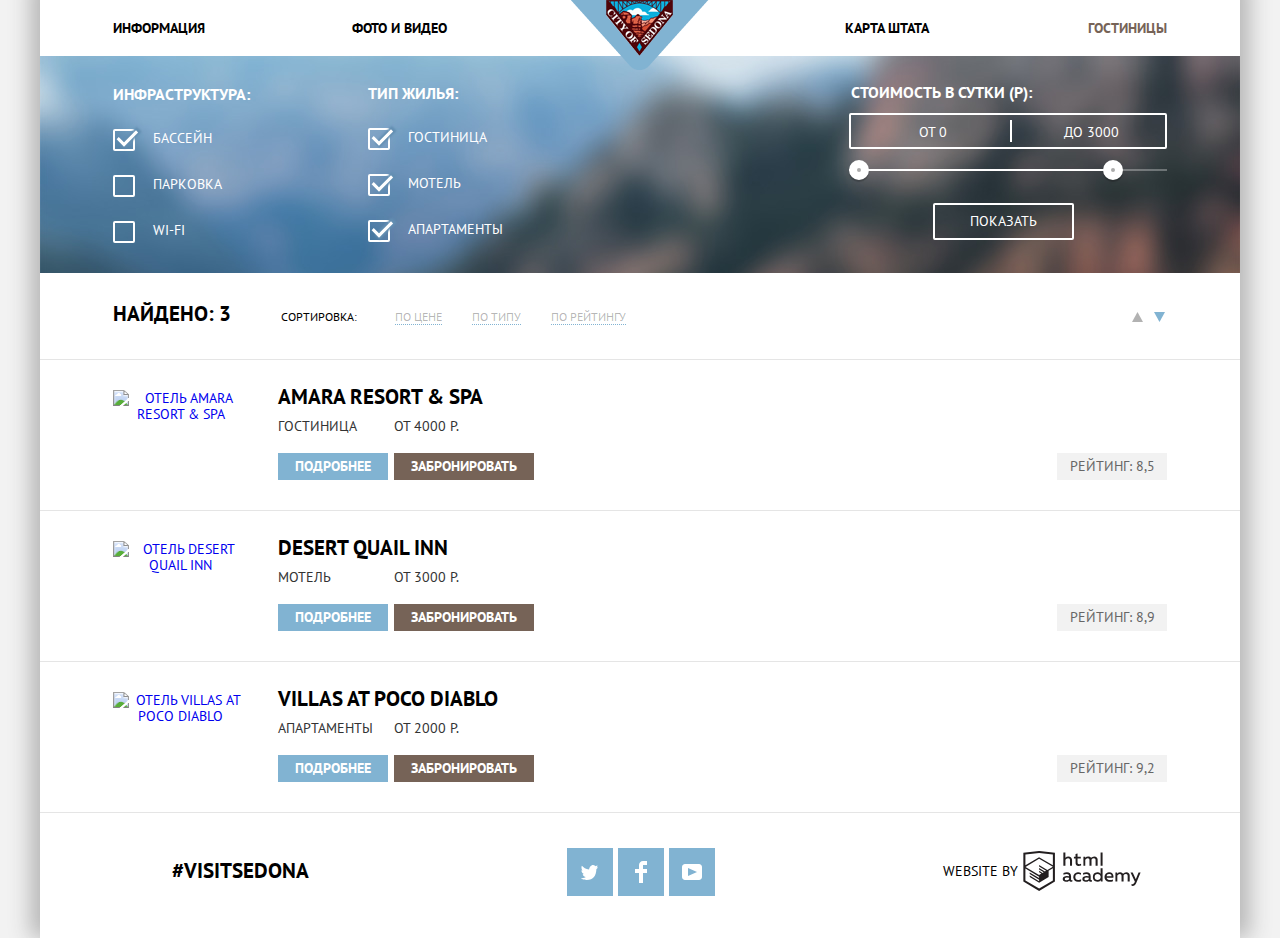
==== hotels.html @ c6b05ee5 "Вернул ссылки картинкам отелей, избавился от лишней ссылки слева от фото" ====
<!DOCTYPE html>
<html lang="ru">

<head>
  <meta charset="utf-8">
  <title>HTML Academy: Седона (Николай Пушкарёв)</title>
  <link href="https://fonts.googleapis.com/css?family=PT+Sans:400,700&amp;subset=latin,cyrillic" rel="stylesheet" type="text/css">
  <link href="css/normalize-min.css" rel="stylesheet">
  <link href="css/style.css" rel="stylesheet">
</head>

<body class="inner-page">
<div class="wrapper">

  <header class="header">
    <div class="wrapper-navigation">
      <nav class="navigation">
        <ul class="navigation-list">
          <li><a class="navigation-link link" href="#">информация</a></li>
          <li><a class="navigation-link link" href="#">фото и видео</a></li>
          <li><a class="link" href="index.html"><img class="logo-up" src="img/logo-up.png" width="137" height="70" alt="Логотип"></a></li>
          <li><a class="navigation-link link" href="#">карта штата</a></li>
          <li><a class="navigation-link navigation-link-active link" href="#">гостиницы</a></li>
        </ul>
      </nav>
    </div>
  </header>

  <section class="filters-hotels">
    <h2 class="visually-hidden">Фильтры выбора отеля</h2>
    <form class="filters-hotels-wrapper" method="get" action="#">

      <fieldset class="filters-hotels-infrastructure">
        <legend>инфраструктура:</legend>
        <ul class="filter-list">
          <li class="filter-option">
            <input class="filter-input-checkbox visually-hidden" id="pool" type="checkbox" name="pool" checked>
            <label class="form-label" for="pool">
              <span class="checkbox-checking"></span>
              бассейн
            </label>
          </li>
          <li class="filter-option">
            <input class="filter-input-checkbox visually-hidden" id="parking" type="checkbox" name="parking">
            <label class="form-label" for="parking">
              <span class="checkbox-checking"></span>
              парковка
            </label>
          </li>
          <li class="filter-option">
            <input class="filter-input-checkbox visually-hidden" id="wi-fi" type="checkbox" name="wi-fi">
            <label class="form-label" for="wi-fi">
              <span class="checkbox-checking"></span>
              wi-fi
            </label>
          </li>
        </ul>
      </fieldset>

      <fieldset class="filters-hotels-housing">
        <legend>тип жилья:</legend>
        <ul class="filter-list">
          <li class="filter-option">
            <input class="filter-input-checkbox visually-hidden" id="hotel" type="checkbox" name="hotel" checked>
            <label class="form-label" for="hotel">
              <span class="checkbox-checking"></span>
              гостиница
            </label>
          </li>
          <li class="filter-option">
            <input class="filter-input-checkbox visually-hidden" id="motel" type="checkbox" name="motel" checked>
            <label class="form-label" for="motel">
              <span class="checkbox-checking"></span>
              мотель
            </label>
          </li>
          <li class="filter-option">
            <input class="filter-input-checkbox visually-hidden" id="apartment" type="checkbox" name="apartment" checked>
            <label class="form-label" for="apartment">
              <span class="checkbox-checking"></span>
              апартаменты
            </label>
          </li>
        </ul>
      </fieldset>

      <div class="filters-hotels-range">
        <h3 class="filter-range-title">Стоимость в сутки (р):</h3>
        <div class="price-controls">
          <label class="min-price">от <input type="text" name="min-price" value="0"></label>
          <label class="max-price">до <input type="text" name="max-price" value="3000"></label>
        </div>
        <div class="range-controls">
          <div class="scale">
            <div class="bar"></div>
          </div>
          <div class="range-toggle range-toggle-min"></div>
          <div class="range-toggle range-toggle-max"></div>
        </div>
        <button class="button-transparent" type="submit">Показать</button>
      </div>

    </form>
  </section>

  <section class="filters-result">
    <h2 class="visually-hidden">Результат выбора отеля</h2>
    <h3 class="filters-found">найдено: 3</h3>
    <h3 class="filters-sort">сортировка:</h3>
    <ul class="filters-sort-list">
      <li><a class="filters-sort-link sort-link-active link" href="#price">по цене</a></li>
      <li><a class="filters-sort-link link" href="#type">по типу</a></li>
      <li><a class="filters-sort-link link" href="#rating">по рейтингу</a></li>
    </ul>
    <div>
      <h3 class="visually-hidden">сортировка:</h3>
      <a class="sorting sort-up link" href="#">
        <svg class="icon-sorting-svg" version="1.1" id="Layer" xmlns="http://www.w3.org/2000/svg" xmlns:xlink="http://www.w3.org/1999/xlink"
             x="0px" y="0px"
	      width="11px" height="10px" viewBox="0 0 11 10" enable-background="new 0 0 11 10" xml:space="preserve">
          <polygon points="5.5,0 0,10 11,10 "></polygon>
        </svg>
        по возрастанию
      </a>
      <a class="sorting sort-down sorting-active link" href="#">
        <svg class="icon-sorting-svg" version="1.1" id="Layer_4" xmlns="http://www.w3.org/2000/svg" xmlns:xlink="http://www.w3.org/1999/xlink" x="0px" y="0px"
	      width="11px" height="10px" viewBox="0 0 11 10" enable-background="new 0 0 11 10" xml:space="preserve">
          <polyline points="5.5,10 0,0 11,0 "></polyline>
        </svg>
        по убыванию
      </a>
    </div>
  </section>

  <section class="result">
    <h2 class="visually-hidden">Список отелей</h2>
    <ul class="result-list">
      <li class="result-item">
        <a class="result-image link" href="#" tabindex="-1">
          <img src="img/hotel-amara_resort.jpg" width="135" height="90" alt="отель Amara Resort & Spa">
        </a>
        <div class="result-wrapper">
          <h3><a class="hotels-name link" href="#" tabindex="-1">Amara Resort & Spa</a></h3>
          <p>
            <span class="hotels-type">гостиница</span>
            <span>от 4000 р.</span>
          </p>
          <p class="wrapper-buttons">
            <a href="#" class="button button-detailed link">подробнее</a>
            <button type="submit" class="button button-reservation">забронировать</button>
          </p>
        </div>
        <div class="rating">
          <div class="rating-stars" data-rating="4"></div>
          <div class="rating-volume">рейтинг: 8,5</div>
        </div>
      </li>
      <li class="result-item">
        <a class="result-image link" href="#" tabindex="-1">
          <img src="img/hotel-desert_quail_inn.jpg" width="135" height="90" alt="отель Desert Quail Inn">
        </a>
        <div class="result-wrapper">
          <h3><a class="hotels-name link" href="#" tabindex="-1">Desert Quail Inn</a></h3>
          <p>
            <span class="hotels-type">мотель</span>
            <span>от 3000 р.</span>
          </p>
          <p class="wrapper-buttons">
            <a href="#" class="button button-detailed link">подробнее</a>
            <button type="submit" class="button button-reservation">забронировать</button>
          </p>
        </div>
        <div class="rating">
          <div class="rating-stars" data-rating="3"></div>
          <div class="rating-volume">рейтинг: 8,9</div>
        </div>
      </li>
      <li class="result-item">
        <a class="result-image link" href="#" tabindex="-1">
          <img src="img/hotel-villas_at_poco_diablo.jpg" width="135" height="90" alt="отель Villas at Poco Diablo">
        </a>
        <div class="result-wrapper">
          <h3><a class="hotels-name link" href="#" tabindex="-1">Villas at Poco Diablo</a></h3>
          <p>
            <span class="hotels-type">апартаменты</span>
            <span>от 2000 р.</span>
          </p>
          <p class="wrapper-buttons">
            <a href="#" class="button button-detailed link">подробнее</a>
            <button type="submit" class="button button-reservation">забронировать</button>
          </p>
        </div>
        <div class="rating">
          <div class="rating-stars" data-rating="2"></div>
          <div class="rating-volume">рейтинг: 9,2</div>
        </div>
      </li>
    </ul>
  </section>

  <footer class="main-footer">
    <div class="footer-logo">#visitsedona</div>
    <ul class="footer-social">
      <li><a class="button-social link" href="#">
        <span class="visually-hidden">Твиттер</span>
        <svg xmlns="http://www.w3.org/2000/svg" xmlns:xlink="http://www.w3.org/1999/xlink" width="17" height="15" viewBox="0 0 17 15">
          <path fill="#FFF"
                d="M10.95.144c1.685-.496 2.984.27 3.577 1.179.673-.231 1.331-.481 2.011-.708a2.345 2.345 0 0 1-.857 1.768c.685.17 1.304-.491 1.304-.491-.169 1-1.006 1.788-1.563 2.024-.231 6.75-3.175 11.217-10.077 11.082h-.446c-.41 0-4.164-.46-4.898-1.887 2.271.196 3.893-.422 4.693-1.177-.96-.3-2.679-.477-2.979-2.95.349.106.564.228 1.19.119C1.705 8.247.374 7.53.448 5.33c.285.328 1.067.536 1.34.472C1.085 5.561-.182 2.442.894.85c1.818 1.854 3.735 3.606 7.152 3.773C8.254 2.33 9.183.793 10.95.144z"/>
        </svg>
      </a>
      </li>
      <li><a class="button-social link" href="#">
        <span class="visually-hidden">Фейсбук</span>
        <svg version="1.1" id="Layer_2" xmlns="http://www.w3.org/2000/svg" xmlns:xlink="http://www.w3.org/1999/xlink" x="0px" y="0px" width="12px" height="22px" viewBox="0 0 12 22" enable-background="new 0 0 12 22" xml:space="preserve">
            <path fill="#FFFFFF" d="M12,4V0H8C5.791,0,4,1.791,4,4v4H0v4h4v10h4V12h4V8H8V4H12z"/>
        </svg>
      </a>
      </li>
      <li><a class="button-social link" href="#">
        <span class="visually-hidden">Ютуб</span>
        <svg xmlns="http://www.w3.org/2000/svg" xmlns:xlink="http://www.w3.org/1999/xlink" width="20" height="16" viewBox="0 0 20 16">
          <path fill="#FFF" d="M17 0H3C1.35 0 0 1.35 0 3v10c0 1.65 1.35 3 3 3h14c1.65 0 3-1.35 3-3V3c0-1.65-1.35-3-3-3zM6.027 11.998V4.002L15.014 8l-8.987 3.998z"/>
        </svg>
      </a>
      </li>
    </ul>
    <div class="footer-copyright">
      <span class="visually-hidden">Курсы HTML Academy</span>
      <span>website by</span>
      <a class="button-copyright link" href="https://htmlacademy.ru/intensive/htmlcss">
        <svg id="Layer_1" data-name="Layer 1" xmlns="http://www.w3.org/2000/svg" width="120" height="40" viewBox="0 0 108.08 36.85"><title>logo-htmlacademy-small1</title>
          <path
              d="M44.61,26.88a2,2,0,0,0,.55-0.1v1.33a3.25,3.25,0,0,1-1.18.21,1.67,1.67,0,0,1-1.67-1,4.84,4.84,0,0,1-3.14,1.08c-1.51,0-2.91-.83-2.91-2.55,0-2.13,2-2.79,3.71-2.79a11.08,11.08,0,0,1,2.17.25v-0.3c0-1-.76-1.77-2.19-1.77a7.42,7.42,0,0,0-3,.64v-1.7a10.21,10.21,0,0,1,3.19-.55c2.36,0,3.81,1.12,3.81,3.65v3a0.54,0.54,0,0,0,.49.59h0.17Zm-6.44-1.13A1.35,1.35,0,0,0,39.63,27h0.11a3.39,3.39,0,0,0,2.41-1V24.58a9.72,9.72,0,0,0-1.81-.21c-1,0-2.16.33-2.16,1.38h0Zm12.36-6.11a5,5,0,0,1,2.57.64V22a4.08,4.08,0,0,0-2.3-.7,2.75,2.75,0,1,0,0,5.49,5,5,0,0,0,2.43-.64v1.71a6.27,6.27,0,0,1-2.76.57A4.21,4.21,0,0,1,46,24.51q0-.21,0-0.41a4.32,4.32,0,0,1,4.18-4.46h0.38Zm12.17,7.24a2,2,0,0,0,.55-0.1v1.33a3.25,3.25,0,0,1-1.18.21,1.67,1.67,0,0,1-1.67-1,4.84,4.84,0,0,1-3.14,1.08c-1.51,0-2.91-.83-2.91-2.55,0-2.13,2-2.79,3.71-2.79a11.08,11.08,0,0,1,2.17.25v-0.3c0-1-.76-1.77-2.19-1.77a7.42,7.42,0,0,0-3,.64v-1.7a10.21,10.21,0,0,1,3.19-.55c2.36,0,3.81,1.12,3.81,3.65v3a0.54,0.54,0,0,0,.49.59h0.17Zm-6.44-1.13A1.35,1.35,0,0,0,57.73,27h0.11a3.39,3.39,0,0,0,2.41-1V24.58a9.72,9.72,0,0,0-1.81-.21c-1.06,0-2.16.33-2.16,1.38h0ZM73,16V28.2H71.35V26.88a3.88,3.88,0,0,1-3.19,1.54,4.4,4.4,0,0,1,0-8.78,3.81,3.81,0,0,1,3,1.3V16H73Zm-4.53,5.22a2.76,2.76,0,1,0,0,5.52A2.86,2.86,0,0,0,71.15,25V23A2.91,2.91,0,0,0,68.49,21.27ZM79,19.64c3.31,0,4.46,2.68,3.92,5.09H76.7c0.21,1.5,1.67,2.11,3.19,2.11a6.11,6.11,0,0,0,2.64-.59v1.6a7.14,7.14,0,0,1-3,.57C77,28.42,74.78,27,74.78,24a4.18,4.18,0,0,1,4-4.39H79Zm0.09,1.54a2.28,2.28,0,0,0-2.44,2.1v0.06H81.3A2,2,0,0,0,79.13,21.18Zm5.73,7V19.87h1.65v1a3.81,3.81,0,0,1,2.78-1.27A2.86,2.86,0,0,1,91.89,21a4.12,4.12,0,0,1,2.91-1.33A3.06,3.06,0,0,1,98,23V28.2h-1.9V23.05a1.59,1.59,0,0,0-1.42-1.75H94.42a2.8,2.8,0,0,0-2.07,1.12V28.2h-1.9V23.05A1.59,1.59,0,0,0,89,21.31H88.8a3,3,0,0,0-2.21,1.29v5.63H84.86Zm21.31-8.33h1.9l-3.91,9.46c-0.9,2.17-2.09,2.86-3.35,2.86a4.76,4.76,0,0,1-1.1-.14V30.46a2.86,2.86,0,0,0,.85.12c0.9,0,1.58-.64,2.07-1.9l0.17-.42-4-8.4h2l2.86,6.29ZM38.73,1.46V6.22a3.81,3.81,0,0,1,2.7-1.14,3.25,3.25,0,0,1,3.44,3.4v5.15H43V8.72a1.81,1.81,0,0,0-1.61-2h-0.3a2.93,2.93,0,0,0-2.32,1.39v5.52h-1.9V1.46h1.9ZM49.94,2.31v3h3V6.91h-3v3.81c0,1.1.5,1.46,1.58,1.46a4.49,4.49,0,0,0,1.69-.33v1.6A6.8,6.8,0,0,1,51,13.8a2.55,2.55,0,0,1-2.86-2.74V6.89H46.58V5.26h1.5V2.74Zm5.4,11.31V5.28H57v1A3.81,3.81,0,0,1,59.77,5a2.86,2.86,0,0,1,2.6,1.33A4.12,4.12,0,0,1,65.28,5,3.06,3.06,0,0,1,68.44,8.4v5.21h-1.9V8.46a1.59,1.59,0,0,0-1.42-1.75H64.89a2.8,2.8,0,0,0-2.07,1.12v5.78h-1.9V8.46A1.59,1.59,0,0,0,59.5,6.71H59.27A3,3,0,0,0,57.06,8v5.63H55.34ZM71.17,1.45H73V13.6H71.17V1.45ZM14.71,0H14.55L0,1.54V28.21l14.55,8.66,14.55-8.66V1.54Zm12.5,27.1L14.55,34.64,1.9,27.12V16.18l12.59,7.5V25L5.86,19.9v1.31l8.68,5.21v1.39L5.87,22.65V24l8.68,5.21,8.75-5.24V18.31L27.2,16V27.12Zm0-12.53-3.48,2-1.6,1L14.51,13v1.31L21,18.23H21l-0.14.09-1,.54-5.37-3.2V17l4.24,2.52-1,.67-3.2-1.9v1.31l2.1,1.24L14.5,22.1,2,14.65,14.51,7.11Zm0-1.32L14.49,5.76,1.91,13.25v-10L14.56,1.92,27.21,3.25v10h0Z"
              transform="translate(0 -0.02)" fill="#231f20"/>
        </svg>
      </a>
    </div>
  </footer>
</div>

</body>
</html>
---- css/style.css ----
body {
  margin: 0;
  padding: 0;
  min-width: 1280px;
  font-family: "PT Sans", Arial sans-serif;
  font-size: 14px;
  font-weight: 400;
  color: #000000;
  text-transform: uppercase;
  text-align: center;
  background-color: #f2f2f2;
}

.link {
  margin: 0;
  padding: 0;
  text-decoration: none;
}

*:focus {
  outline: none;
  box-shadow: 0 0 3px 3px rgba(129, 179, 210, 0.8);
}

.visually-hidden {
  position: absolute;
  clip: rect(0 0 0 0);
  width: 1px;
  height: 1px;
  margin: -1px;
}

.wrapper {
  width: 1200px;
  margin: 0 auto;
  background-color: #ffffff;
  box-shadow: 0 -10px 20px 10px #b8b8b8;
}

.navigation {
  font-size: 14px;
  line-height: 1.2;
  font-weight: 700;
}

.wrapper-navigation {
  width: 1054px;
  margin: 0 73px;
}

.form-date,
.counter,
.counters,
.filters-hotels-infrastructure,
.filters-hotels-housing {
  border: none;
}

.navigation-list,
.reasons-list,
.footer-social,
.recommendation-list,
.filter-list,
.filters-sort-list,
.result-list {
  list-style: none;
}

.navigation-link,
.navigation-link:visited {
  color: rgb(0, 0, 0);
}

.navigation-link:hover {
  color: rgb(129, 179, 210);
}

.navigation-link:active {
  color: rgba(0, 0, 0, 0.302);
}

.navigation-list .navigation-link-active {
  color: rgb(118, 99, 87);
}

.navigation-list {
  position: relative;
  display: flex;
  justify-content: space-between;
  align-items: center;
  margin: 0;
  padding: 0;
  min-height: 56px;
  height: 56px; /*для центрирования в IE по вертикали*/
  list-style: none;
}

.navigation-list li {
  min-width: 100px;
}

.navigation-list li:first-child,
.navigation-list li:nth-child(2) {
  text-align: left;
}

.navigation-list li:last-child,
.navigation-list li:nth-last-child(2) {
  text-align: right;
}

.logo-up {
  position: absolute;
  top: 0;
  transform: translate(0);
  z-index: 1;
  width: 138px;
  height: 70px;
  margin-left: -69px;
}

.main-billboard {
  display: flex;
  position: relative;
  height: 509px;
  margin-bottom: 63px;
  background-color: #81b3d2;
  background-image: url(../img/main-banner.jpg);
}

.main-billboard:after {
  position: absolute;
  content: "";
  z-index: 1;
  top: 452px;
  left: 0;
  width: 1200px;
  height: 57px;
  background-image: url("../img/origami.png");
}

.group-inscriptions {
  margin: auto;
  margin-top: 76px;
}

.reasons-title {
  margin-bottom: 58px;
}

.reasons-title h2 {
  margin: 0 auto;
  margin-bottom: 32px;
}

.reasons-title p {
  color: #333333;
}

.reasons-list li:first-child {
  order: -2
}

.reasons h2 {
  width: 450px;
}

.reasons h3 {
  text-align: center;
  font-size: 21px;
  font-weight: 700;
}

.reasons-item-banner p {
  margin: 0 auto;
  width: 310px;
  line-height: 1.3;
}

.reasons-item p {
  margin: 0 auto;
  width: 280px;
  line-height: 1.4;
}

.reasons-list {
  display: flex;
  flex-wrap: wrap;
  margin: 0;
  padding: 0;
  width: 1200px;
}

.reasons-list > li {
  height: 256px;
  background-color: #eeeeee;
}

.reasons-item-banner {
  display: flex;
  margin-bottom: 36px;
  color: #ffffff;
}

.reasons-item-banner.reverse {
  flex-direction: row-reverse;
  margin: 0;
  margin-top: 36px;
}

.reasons-item h3 {
  width: 158px;
  margin: 0 auto;
  margin-top: 48px;
  margin-bottom: 23px;
  line-height: 1.0;
}

.reasons-text {
  flex-grow: 1;
  width: 400px;
  overflow: auto;
  background-color: #81b3d2;
}

.reasons-text h3 {
  width: 180px;
  margin: 0 auto;
  margin-top: 45px;
  margin-bottom: 21px;
  line-height: 1.1;
}

.reasons-img {
  flex-grow: 2;
  background-size: 800px 256px;
  background-color: #c4c4c4;
}

li.recommendation {
  order: -1;
  background-color: #ffffff;
}

.recommendation-list {
  display: flex;
  justify-content: space-between;
  margin: 0;
  padding: 0;
  height: 330px;
}

.recommendation-list p {
  margin: 0 auto;
  width: 290px;
  line-height: 1.3;
}

.reasons-item,
.recommendation-item {
  width: 400px;
}

.recommendation-item h3 {
  margin: 23px 0;
}

.invitation {
  position: relative;
}

.invitation-header {
  display: flex;
  flex-direction: column;
  justify-content: space-between;
  width: 1200px;
  min-height: 290px;
}

.invitation-header h2 {
  margin: 0;
  margin-top: 53px;
  margin-bottom: 24px;
  font-size: 30px;
  font-weight: 700;
}

.invitation-header p {
  margin: 0;
  width: 440px;
  align-self: center;
  line-height: 1.7;
}

/*=============================*/
/*==Модальное окно==*/
/*=============================*/

.invitation-modal {
  display: block;
  position: absolute;
  top: 290px;
  left: 50%;
  margin-left: -285px;
  overflow: hidden;
  width: 570px;
  height: 0;
  transition: height ease-in-out 0.5s;
  background: #ffffff;
  color: #000000;
}

.invitation-modal-show {
  display: block;
  height: 395px;
}

.invitation-form {
  display: flex;
  flex-direction: column;
  margin: 0;
  padding: 0;
  margin: 55px;
  width: 458px;
  min-height: 295px;
  font-weight: 700;
}

.form-date {
  position: relative;
  margin: 0;
  padding: 0;
  margin-bottom: 30px;
  border: none;
  font-size: 0;
  font-weight: 700;
  text-align: left;
}

.invitation-form .form-label {
  display: inline-block;
  vertical-align: top;
  padding: 0;
  width: 115px;
  font-size: 14px;
  line-height: 38px;
  font-weight: 700;
}

.form-input {
  box-sizing: border-box;
  padding: 8px;
  font-size: 14px;
  line-height: 1.1;
  font-weight: 700;
  text-transform: uppercase;
  background: #f2f2f2;
  border: 2px solid #f2f2f2;
}

.form-input-date {
  width: 343px;
  padding-right: 38px;
}

.form-input:hover {
  background: #ebebeb;
  border-color: #ebebeb;
}

.form-input:focus {
  background: #fff;
  border-color: #e5e5e5;
}

.icon-calendar {
  position: absolute;
  right: 8px;
  top: 9px;
  color: rgba(0, 0, 0, 0.302);
}

.icon-calendar-svg,
.icon-sorting-svg {
  fill: currentcolor;
}

.icon-calendar:hover {
  color: rgb(0, 0, 0);
}

.icon-calendar:active {
  color: rgb(129, 179, 210);
}

.icon-count,
.form-input-counter {
  box-sizing: border-box;
  width: 38px;
  height: 38px;
  text-align: center;
}

.icon-plus {
  font-size: 28px;
  font-weight: 600;
}

.icon-minus {
  display: inline-block;
  vertical-align: top;
  padding-bottom: 2px;
  font-size: 28px;
  font-weight: 700;
}

.icon-count:hover {
  color: rgb(0, 0, 0);
}

.icon-count:active {
  color: rgb(129, 179, 210);
}

.counter {
  display: inline-block;
  vertical-align: top;
  margin: 0;
  padding: 0;
}

.counter button {
  vertical-align: top;
  border: none;
  color: #a9a9a9;
  background: #f2f2f2;
}

.counter .form-label[for='counter-children'] {
  width: 65px;
  margin-left: 50px;
}

.invitation-form .button-find {
  width: 458px;
  height: 58px;
  margin-top: 24px;
  font-size: 21px;
  line-height: 1.0;
  background-color: #81b3d2;
}

/*=============================*/
/*== END Модальное окно==*/
/*=============================*/

.filters-sort-link {
  font-size: 12px;
  line-height: 1.2;
  color: rgba(0, 0, 0, 0.302);
  border-bottom: 1px dotted #81b3d2;
}

.filters-sort-link:hover {
  border-bottom: 1px dotted #81b3d2;
  color: rgb(129, 179, 210);
}

.filters-sort-link:focus {
  border-bottom: none;
  color: rgb(0, 0, 0);
}

.filters-sort-link-active {
  border-bottom: none;
  color: rgb(129, 179, 210);
}

.hotels-name {
  font-size: 21px;
  line-height: 1.1;
  font-weight: 700;
  text-transform: uppercase;
  color: rgb(0, 0, 0);
}

.hotels-name:hover {
  color: rgb(129, 179, 210);
}

.hotels-name:active {
  color: rgba(0, 0, 0, 0.302);
}

.housing:before,
.food:before,
.gifts:before {
  content: "";
  display: block;
  position: relative;
  left: 165px;
  width: 76px;
  height: 76px;
  margin-bottom: 26px;
}

.housing:before {
  background: url("../img/housing-icon.png") no-repeat;
}

.food:before {
  background: url("../img/food-icon.png") no-repeat;
}

.gifts:before {
  background: url("../img/gift-icon.png") no-repeat;
}

.number {
  display: block;
  margin-bottom: 25px;
}

.number::before {
  content: "";
  display: block;
  position: relative;
  top: 9px;
  left: 174px;
  width: 9px;
  height: 2px;
  background-color: #333333;
}

.number::after {
  content: "";
  display: block;
  position: relative;
  top: -9px;
  left: 217px;
  width: 9px;
  height: 2px;
  background-color: #333333;
}

.numbers {
  display: block;
  margin-bottom: 25px;
}

.numbers::before {
  content: "";
  display: block;
  position: relative;
  top: 9px;
  left: 174px;
  width: 9px;
  height: 2px;
  background-color: #ffffff;
}

.numbers::after {
  content: "";
  display: block;
  position: relative;
  top: -9px;
  left: 217px;
  width: 9px;
  height: 2px;
  background-color: #ffffff;
}

/*=====================================*/
/*==Списки: инфраструктура, тип жилья==*/
/*=====================================*/

.filters-hotels-wrapper {
  display: flex;
  margin-top: 0;
  width: 100%;
  min-height: 217px;
  background-image: url("../img/hotels-banner.jpg");
  background-color: #81b3d2;
  color: #ffffff;
}

.filter-list {
  margin: 0;
  padding: 0;
}

.filters-hotels-infrastructure {
  display: block;
  width: 150px;
  margin-top: 28px;
  margin-left: 73px;
  padding: 0;
  text-align: left;
}

.filters-hotels-housing {
  display: block;
  width: 150px;
  margin-top: 27px;
  margin-left: 103px;
  padding: 0;
  text-align: left;
}

.filters-hotels legend {
  font-size: 16px;
  line-height: 1.3;
  font-weight: 700;
}

.filter-option {
  margin-bottom: 30px;
}

.filter-option:first-child {
  margin-top: 25px;
}

.form-label {
  position: relative;
  padding-left: 30px;
}

.checkbox-checking {
  margin-left: 10px;
}

.checkbox-checking:before {
  content: "";
  display: inline-block;
  vertical-align: top;
  position: absolute;
  top: 0;
  left: 0;
  width: 18px;
  height: 18px;
  border: 2px solid #ffffff;
  border-radius: 2px;
}

input[type="checkbox"]:checked + .form-label::before {
  content: "";
  display: inline-block;
  vertical-align: top;
  position: absolute;
  top: 8px;
  left: 6px;
  z-index: 2;
  height: 8px;
  width: 3px;
  background-color: #ffffff;
  transform: rotate(-45deg);
}

input[type="checkbox"]:checked + .form-label::after {
  content: "";
  display: inline-block;
  vertical-align: top;
  position: absolute;
  top: 8px;
  left: 7px;
  z-index: 1;
  height: 3px;
  width: 20px;
  background-color: #ffffff;
  transform: rotate(-45deg);
  box-shadow: 1px 0 2px 2px rgba(99, 143, 178, 1.0);
}

input[type="checkbox"]:focus + .form-label {
  outline: none;
  box-shadow: 0 0 2px 2px rgba(255, 255, 255, 0.8);
}

.sort-list {
  display: flex;
}

.filters-result {
  display: flex;
  position: relative;
  min-height: 86px;
}

.filters-result h3 {
  font-size: 21px;
  line-height: 1.0;
}

.filters-result h3.filters-sort {
  padding-top: 5px;
  font-size: 12px;
  line-height: 1.5;
  font-weight: 400;
}

.sorting {
  position: absolute;
  width: 11px;
  height: 10px;
  font-size: 0;
  color: rgba(0, 0, 0, 0.302);
}

.sorting-active {
  box-shadow: none;
  color: rgb(129, 179, 210);
}

.sorting:hover {
  color: rgb(0, 0, 0);
}

.sorting:active {
  box-shadow: none;
  color: rgb(129, 179, 210);
}

.sorting:focus {
  outline: none;
  color: rgb(129, 179, 210);
}

.icon-sorting-svg {
  fill: currentcolor;
}

.sort-up {
  position: absolute;
  top: 39px;
  left: 1092px;
}

.sort-down {
  position: absolute;
  top: 39px;
  left: 1114px;
}

.result-list {
  display: flex;
  flex-direction: column;
  margin: 0;
  padding: 0;
}

.result-item {
  display: flex;
  flex-wrap: wrap;
  justify-content: flex-start;
  align-items: center;
  margin: 0;
  padding: 0 73px;
  min-height: 150px;
  border-bottom: 1px solid #e5e5e5;
}

.result-item:first-child {
  border-top: 1px solid #e5e5e5;
}

.result-item img {
  order: -1;
}

.result-item p {
  display: flex;
  justify-content: flex-start;
  margin: 0;
  padding-bottom: 9px;
}

.result-item span {
  color: #333333;
}

.result-wrapper {
  display: flex;
  flex-direction: column;
  justify-content: space-between;
  width: 270px;
  min-height: 90px;
  margin-left: 30px;
  text-align: left;
}

.result-wrapper h3 {
  margin: 0;
  margin-top: -5px;
}

.result-image {
  width: 135px;
  height: 90px;
}

.hotels-type {
  min-width: 116px;
}

.result-wrapper .wrapper-buttons {
  display: flex;
  justify-content: space-between;
  margin: 0;
  padding: 0;
  width: 258px;
}

.button {
  display: inline-block;
  vertical-align: top;
  border: 0;
  font-size: 14px;
  text-align: center;
  text-transform: uppercase;
  color: #ffffff;
  font-weight: 700;
}

.button-detailed {
  outline: none;
  width: 110px;
  min-height: 27px;
  line-height: 27px;
  background-color: #81b3d2;
}

.button-reservation {
  width: 140px;
  min-height: 27px;
  margin-right: 2px;
  background-color: #766357;
  font-family: "PT Sans", Arial sans-serif;
}

.button-reservation:hover,
.button-invitation:hover {
  background-color: #604e43;
}

.button-reservation:active,
.button-invitation:active {
  color: #928a85;
  background-color: #503e33;
}

.button-invitation {
  align-self: center;
  width: 570px;
  height: 85px;
  margin-top: 46px;
  font-size: 21px;
  line-height: 3.0;
  background-color: #766357;
}

.button-invitation:focus {
  outline: none;
  color: #928a85;
  background-color: #503e33;
  box-shadow: 0 0 2px 2px rgba(101, 88, 71, 0.98);
}

.button-invitation:active {
  box-shadow: none;
}

.button-detailed:focus {
  outline: none;
  box-shadow: 0 0 2px 2px rgba(129, 179, 210, 0.8);
}

.button-reservation:focus {
  outline: none;
  box-shadow: 0 0 2px 2px rgba(101, 88, 71, 0.98);
}

.rating {
  display: flex;
  flex-direction: column;
  justify-content: space-between;
  align-items: flex-end;
  height: 90px;
  margin-left: auto;
}

.rating-stars {
  width: 0;
  height: 20px;
  background-image: url("../img/star_bg.png");
  background-repeat: repeat-x;
}

.rating-stars[data-rating="1"] {
  width: 24px;
}

.rating-stars[data-rating="2"] {
  width: 48px;
}

.rating-stars[data-rating="3"] {
  width: 72px;
}

.rating-stars[data-rating="4"] {
  width: 96px;
}

.rating-stars[data-rating="5"] {
  width: 120px;
}

.rating-volume {
  width: 110px;
  height: 27px;
  line-height: 27px;
  color: #666666;
  background-color: #f2f2f2;
}

.filters-found {
  margin-left: 73px;
  margin-top: 30px;
}

.filters-sort {
  margin-left: 50px;
  margin-top: 30px;
}

.filters-sort-list {
  display: flex;
  padding-left: 38px;
  margin-top: 35px;
}

.filters-sort-list li {
  margin-right: 30px;
}

/*==========================================*/
/*== END Списки: инфраструктура, тип жилья==*/
/*==========================================*/

/*=====================*/
/*==Стоимость в сутки==*/
/*=====================*/

.filters-hotels-range {
  display: flex;
  flex-direction: column;
  align-items: flex-start;
  width: 318px;
  margin-top: 25px;
  margin-left: auto;
  margin-right: 73px;
  color: #ffffff;
  text-transform: uppercase;
}

h3.filter-range-title {
  margin-bottom: 11px;
  margin-top: 3px;
  padding-left: 2px;
  font-weight: 600;
  font-size: 16px;
  line-height: 1.1;
}

.price-controls {
  display: flex;
  justify-content: space-between;
  align-items: center;
  position: relative;
  width: 314px;
  height: 32px;
  margin-bottom: 20px;
  font-size: 0;
  border: 2px solid #ffffff;
  border-radius: 2px;
}

.price-controls::after {
  content: "";
  position: absolute;
  top: 50%;
  left: 51%;
  width: 2px;
  height: 22px;
  background: #ffffff;
  transform: translate(-50%, -50%);
}

.price-controls label {
  vertical-align: top;
  cursor: pointer;
  font-size: 14px;
  line-height: 2.0;

}

.price-controls .min-price,
.price-controls .max-price {
  padding-top: 19px;
  width: 90px;
  height: 45px; /*для верного отображения в IE*/
}

.price-controls .min-price {
  padding-left: 65px;
}

.price-controls .max-price {
  margin-right: 12px;
}

.price-controls input {
  width: 50px;
  padding: 0; /*для верного отображения в IE*/
  padding-bottom: 7px; /*для верного отображения в IE*/
  margin-right: 15px;
  color: inherit;
  font: inherit;
  background: none;
  border: none;
}

.range-controls {
  position: relative;
  width: 318px;
  margin-bottom: 32px;
}

.range-controls .scale {
  height: 2px;
  background: rgba(255, 255, 255, 0.3);
}

.range-controls .bar {
  width: 255px;
  height: 2px;
  background: #ffffff;
}

.range-toggle {
  position: absolute;
  top: -9px;
  width: 4px;
  height: 4px;
  background: #ababab;
  border: 8px solid #ffffff;
  border-radius: 50%;
  box-shadow: 0 2px 1px 0 rgba(0, 1, 1, 0.2);
  cursor: pointer;
}

.range-toggle:hover {
  top: -11px;
  width: 5px;
  height: 5px;
  background: #ababab;
  border: 10px solid #ffffff;
}

.range-toggle-min {
  left: 0;
}

.range-toggle-max {
  left: 80%;
}

.button-transparent {
  display: block;
  margin: 0 auto;
  margin-right: 93px;
  padding: 6px 35px;
  font-size: 14px;
  line-height: 1.5;
  color: #ffffff;
  text-transform: uppercase;
  background: transparent;
  border: 2px solid #ffffff;
  border-radius: 2px;
  cursor: pointer;
}

.button-transparent:hover {
  color: #000000;
  background: #ffffff;
}

.button-transparent:focus {
  outline: none;
  color: #000000;
  background: #ffffff;
  box-shadow: none;
}

/*==========================*/
/*== END Стоимость в сутки==*/
/*==========================*/

.map {
  background-image: url("../img/map.jpg");
}

/*===========*/
/*== Футер ==*/
/*===========*/

iframe {
  border: 0px;
}

.main-footer {
  display: flex;
  justify-content: space-between;
  align-items: center;
  margin: 0;
  padding: 0;
  padding-top: 5px;
  min-height: 120px;
  height: 120px; /*для центрирования в IE по вертикали*/
}

.footer-social,
.footer-logo,
.footer-copyright {
  width: 33%;
  justify-content: center;
}

.footer-logo {
  padding-bottom: 15px;
  padding-left: 2px;
  font-size: 21px;
  line-height: 1.1;
  font-weight: 700;
  text-transform: uppercase;
}

.footer-social {
  display: flex;
  padding: 0;
  padding-bottom: 12px;
  padding-right: 6px;
}

.footer-copyright {
  display: flex;
  align-items: center;
  padding-bottom: 10px;
}

.button-social {
  display: flex;
  align-items: center;
  justify-content: center;
  margin-left: 5px;
  width: 46px;
  height: 48px;
  background-color: #81b3d2;
}

.button-social:hover,
.button-find:hover,
.button-detailed:hover {
  background-color: #669ec0;
}

.button-social:active path,
.button-find:active,
.button-detailed:active {
  fill: #88b6d1;
  background-color: #5496bd;
  color: #88b6d1;
}

.footer-social .button-social:active {
  box-shadow: none;
}

.footer-copyright span {
  margin-right: 4px;
  margin-bottom: 3px;
}

.footer-copyright a:hover path {
  fill: rgb(129, 179, 210);
}

.footer-copyright a:active path {
  fill: rgba(0, 0, 0, 0.302);
}

/*===============*/
/*== END Футер ==*/
/*===============*/
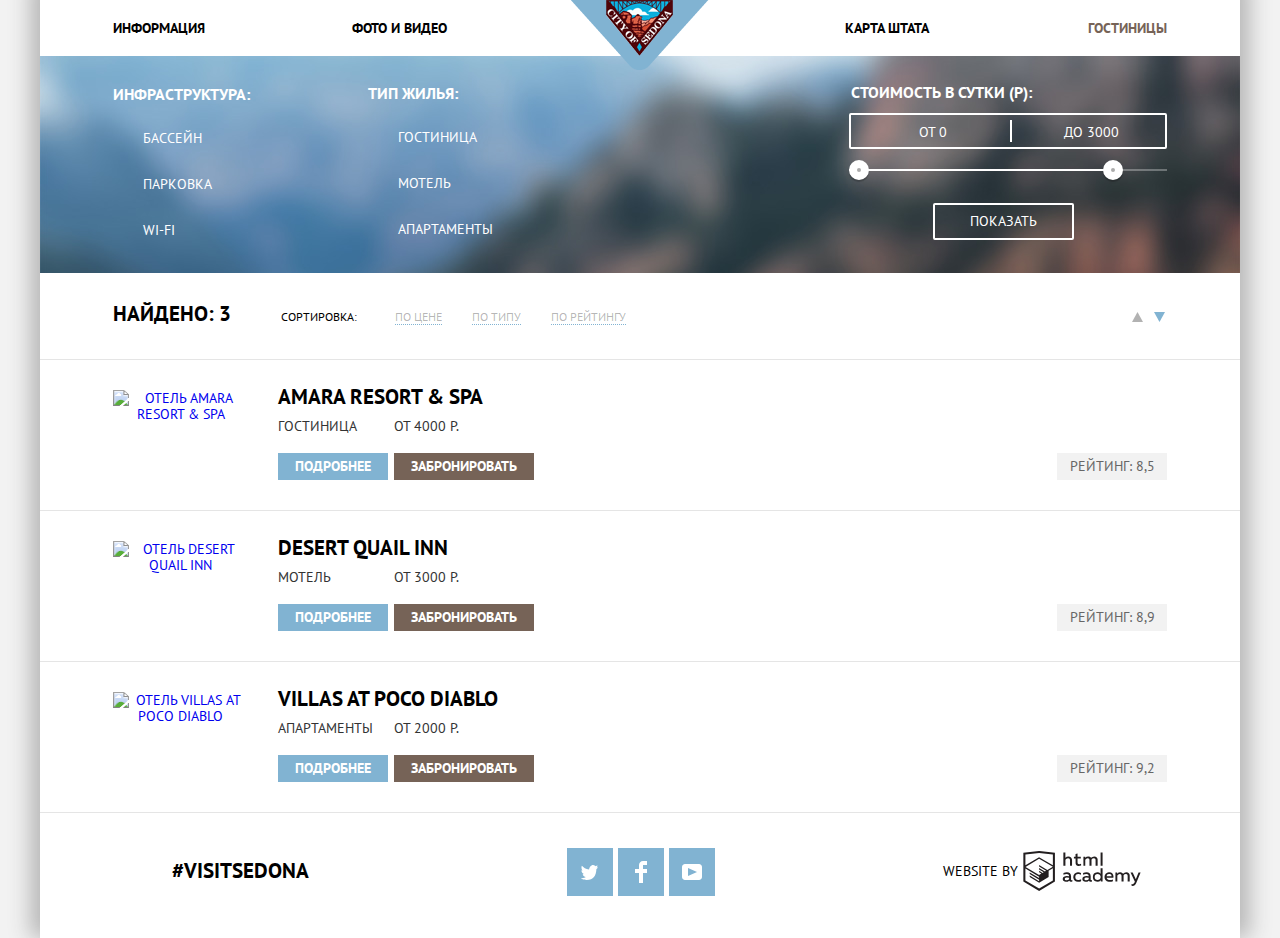
==== commit c8c8b67d: "Сделаны правильные чекбоксы на hotel.html Пока без disabled" ====
--- a/hotels.html
+++ b/hotels.html
@@ -36,21 +36,18 @@
           <li class="filter-option">
             <input class="filter-input-checkbox visually-hidden" id="pool" type="checkbox" name="pool" checked>
             <label class="form-label" for="pool">
-              <span class="checkbox-checking"></span>
               бассейн
             </label>
           </li>
           <li class="filter-option">
             <input class="filter-input-checkbox visually-hidden" id="parking" type="checkbox" name="parking">
             <label class="form-label" for="parking">
-              <span class="checkbox-checking"></span>
               парковка
             </label>
           </li>
           <li class="filter-option">
             <input class="filter-input-checkbox visually-hidden" id="wi-fi" type="checkbox" name="wi-fi">
             <label class="form-label" for="wi-fi">
-              <span class="checkbox-checking"></span>
               wi-fi
             </label>
           </li>
@@ -63,21 +60,18 @@
           <li class="filter-option">
             <input class="filter-input-checkbox visually-hidden" id="hotel" type="checkbox" name="hotel" checked>
             <label class="form-label" for="hotel">
-              <span class="checkbox-checking"></span>
               гостиница
             </label>
           </li>
           <li class="filter-option">
             <input class="filter-input-checkbox visually-hidden" id="motel" type="checkbox" name="motel" checked>
             <label class="form-label" for="motel">
-              <span class="checkbox-checking"></span>
               мотель
             </label>
           </li>
           <li class="filter-option">
             <input class="filter-input-checkbox visually-hidden" id="apartment" type="checkbox" name="apartment" checked>
             <label class="form-label" for="apartment">
-              <span class="checkbox-checking"></span>
               апартаменты
             </label>
           </li>
--- a/css/style.css
+++ b/css/style.css
@@ -265,11 +265,8 @@
   margin: 23px 0;
 }
 
-.invitation {
-  position: relative;
-}
-
 .invitation-header {
+  position: relative;
   display: flex;
   flex-direction: column;
   justify-content: space-between;
@@ -299,19 +296,19 @@
 .invitation-modal {
   display: block;
   position: absolute;
-  top: 290px;
   left: 50%;
   margin-left: -285px;
+  bottom: 0;
   overflow: hidden;
   width: 570px;
   height: 0;
-  transition: height ease-in-out 0.5s;
+  transition: bottom ease-in-out 0.5s, height ease-in-out 0.5s;
   background: #ffffff;
   color: #000000;
 }
 
 .invitation-modal-show {
-  display: block;
+  bottom: -395px;
   height: 395px;
 }
 
@@ -626,56 +623,29 @@
   padding-left: 30px;
 }
 
-.checkbox-checking {
-  margin-left: 10px;
-}
-
-.checkbox-checking:before {
+input[type="checkbox"] + .form-label:before {
   content: "";
   display: inline-block;
   vertical-align: top;
   position: absolute;
-  top: 0;
+  top: -2px;
   left: 0;
-  width: 18px;
-  height: 18px;
-  border: 2px solid #ffffff;
-  border-radius: 2px;
-}
-
-input[type="checkbox"]:checked + .form-label::before {
-  content: "";
-  display: inline-block;
-  vertical-align: top;
-  position: absolute;
-  top: 8px;
-  left: 6px;
-  z-index: 2;
-  height: 8px;
-  width: 3px;
-  background-color: #ffffff;
-  transform: rotate(-45deg);
-}
-
-input[type="checkbox"]:checked + .form-label::after {
-  content: "";
-  display: inline-block;
-  vertical-align: top;
-  position: absolute;
-  top: 8px;
-  left: 7px;
-  z-index: 1;
-  height: 3px;
-  width: 20px;
-  background-color: #ffffff;
-  transform: rotate(-45deg);
-  box-shadow: 1px 0 2px 2px rgba(99, 143, 178, 1.0);
-}
-
-input[type="checkbox"]:focus + .form-label {
-  outline: none;
-  box-shadow: 0 0 2px 2px rgba(255, 255, 255, 0.8);
-}
+  width: 23px;
+  height: 23px;
+  background-image: url("../img/checkbox-off.png");
+}
+
+input[type="checkbox"]:checked + .form-label:before {
+  width: 27px;
+  height: 23px;
+  background-image: url("../img/checkbox-on.png");
+}
+
+/*input[type="checkbox"]:disabled + .form-label:before {
+  width: 27px;
+  height: 23px;
+  background-image: url("../img/checkbox-on-disabled.png");
+}*/
 
 .sort-list {
   display: flex;
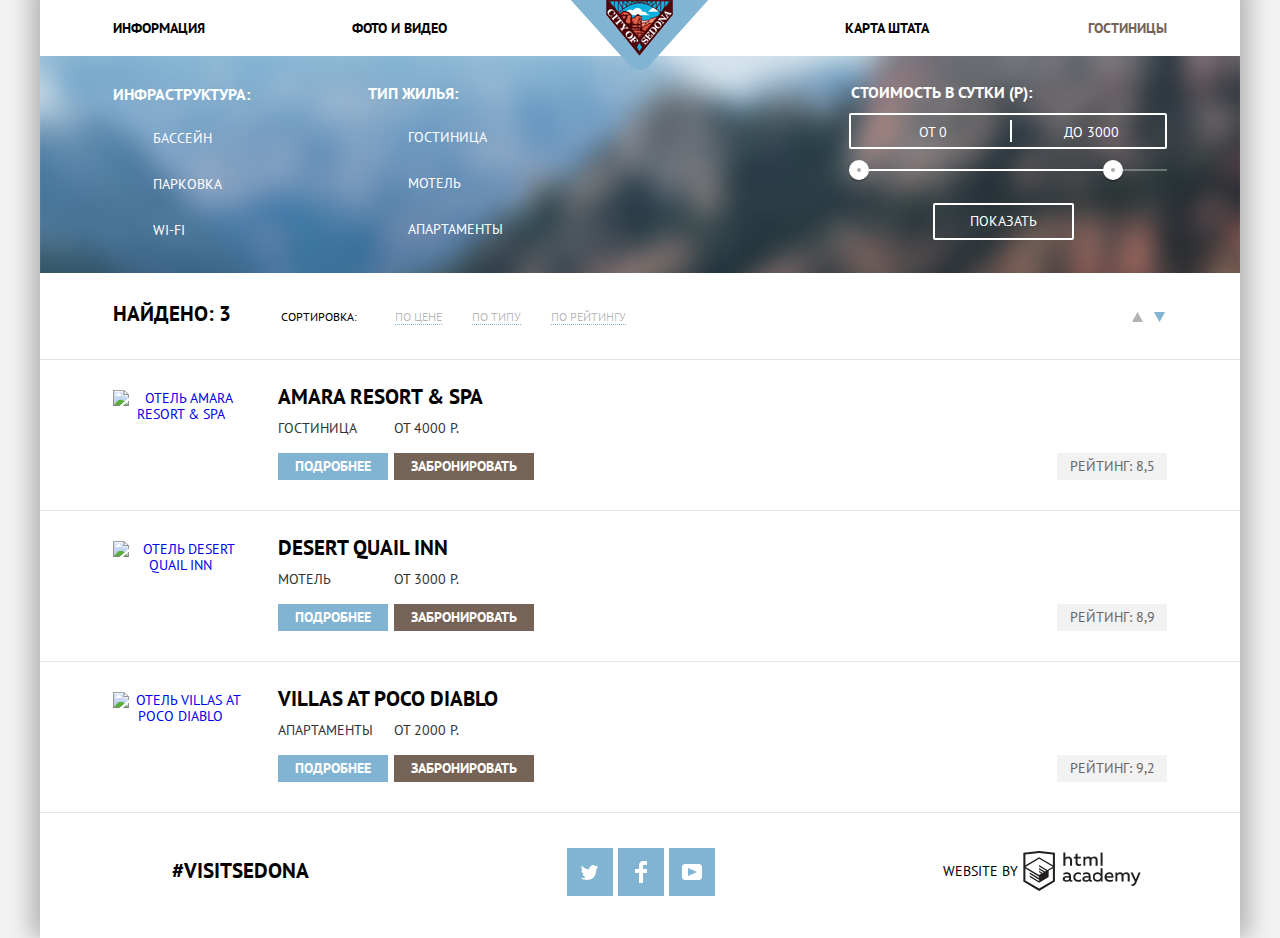
==== commit 35913247: "Подключен style-min.css" ====
--- a/hotels.html
+++ b/hotels.html
@@ -6,7 +6,7 @@
   <title>HTML Academy: Седона (Николай Пушкарёв)</title>
   <link href="https://fonts.googleapis.com/css?family=PT+Sans:400,700&amp;subset=latin,cyrillic" rel="stylesheet" type="text/css">
   <link href="css/normalize-min.css" rel="stylesheet">
-  <link href="css/style.css" rel="stylesheet">
+  <link href="css/style-min.css" rel="stylesheet">
 </head>
 
 <body class="inner-page">
--- a/css/style-min.css
+++ b/css/style-min.css
@@ -0,0 +1 @@
+body{margin:0;padding:0;min-width:1280px;font-family:"PT Sans",Arial sans-serif;font-size:14px;font-weight:400;color:#000;text-transform:uppercase;text-align:center;background-color:#f2f2f2}.link{margin:0;padding:0;text-decoration:none}*:focus{outline:0;box-shadow:0 0 3px 3px rgba(129,179,210,0.8)}.visually-hidden{position:absolute;clip:rect(0 0 0 0);width:1px;height:1px;margin:-1px}.wrapper{width:1200px;margin:0 auto;background-color:#fff;box-shadow:0 -10px 20px 10px #b8b8b8}.navigation{font-size:14px;line-height:1.2;font-weight:700}.wrapper-navigation{width:1054px;margin:0 73px}.form-date,.counter,.counters,.filters-hotels-infrastructure,.filters-hotels-housing{border:0}.navigation-list,.reasons-list,.footer-social,.recommendation-list,.filter-list,.filters-sort-list,.result-list{list-style:none}.navigation-link,.navigation-link:visited{color:#000}.navigation-link:hover{color:#81b3d2}.navigation-link:active{color:rgba(0,0,0,0.302)}.navigation-list .navigation-link-active{color:#766357}.navigation-list{position:relative;display:flex;justify-content:space-between;align-items:center;margin:0;padding:0;min-height:56px;height:56px;list-style:none}.navigation-list li{min-width:100px}.navigation-list li:first-child,.navigation-list li:nth-child(2){text-align:left}.navigation-list li:last-child,.navigation-list li:nth-last-child(2){text-align:right}.logo-up{position:absolute;top:0;transform:translate(0);z-index:1;width:138px;height:70px;margin-left:-69px}.main-billboard{display:flex;position:relative;height:509px;margin-bottom:63px;background-color:#81b3d2;background-image:url(../img/main-banner.jpg)}.main-billboard:after{position:absolute;content:"";z-index:1;top:452px;left:0;width:1200px;height:57px;background-image:url("../img/origami.png")}.group-inscriptions{margin:auto;margin-top:76px}.reasons-title{margin-bottom:58px}.reasons-title h2{margin:0 auto;margin-bottom:32px}.reasons-title p{color:#333}.reasons-list li:first-child{order:-2}.reasons h2{width:450px}.reasons h3{text-align:center;font-size:21px;font-weight:700}.reasons-item-banner p{margin:0 auto;width:310px;line-height:1.3}.reasons-item p{margin:0 auto;width:280px;line-height:1.4}.reasons-list{display:flex;flex-wrap:wrap;margin:0;padding:0;width:1200px}.reasons-list>li{height:256px;background-color:#eee}.reasons-item-banner{display:flex;margin-bottom:36px;color:#fff}.reasons-item-banner.reverse{flex-direction:row-reverse;margin:0;margin-top:36px}.reasons-item h3{width:158px;margin:0 auto;margin-top:48px;margin-bottom:23px;line-height:1.0}.reasons-text{flex-grow:1;width:400px;overflow:auto;background-color:#81b3d2}.reasons-text h3{width:180px;margin:0 auto;margin-top:45px;margin-bottom:21px;line-height:1.1}.reasons-img{flex-grow:2;background-size:800px 256px;background-color:#c4c4c4}li.recommendation{order:-1;background-color:#fff}.recommendation-list{display:flex;justify-content:space-between;margin:0;padding:0;height:330px}.recommendation-list p{margin:0 auto;width:290px;line-height:1.3}.reasons-item,.recommendation-item{width:400px}.recommendation-item h3{margin:23px 0}.invitation-header{position:relative;display:flex;flex-direction:column;justify-content:space-between;width:1200px;min-height:290px}.invitation-header h2{margin:0;margin-top:53px;margin-bottom:24px;font-size:30px;font-weight:700}.invitation-header p{margin:0;width:440px;align-self:center;line-height:1.7}.invitation-modal{display:block;position:absolute;left:50%;margin-left:-285px;bottom:0;overflow:hidden;width:570px;height:0;transition:bottom ease-in-out .5s,height ease-in-out .5s;background:#fff;color:#000}.invitation-modal-show{bottom:-395px;height:395px}.invitation-form{display:flex;flex-direction:column;margin:0;padding:0;margin:55px;width:458px;min-height:295px;font-weight:700}.form-date{position:relative;margin:0;padding:0;margin-bottom:30px;border:0;font-size:0;font-weight:700;text-align:left}.invitation-form .form-label{display:inline-block;vertical-align:top;padding:0;width:115px;font-size:14px;line-height:38px;font-weight:700}.form-input{box-sizing:border-box;padding:8px;font-size:14px;line-height:1.1;font-weight:700;text-transform:uppercase;background:#f2f2f2;border:2px solid #f2f2f2}.form-input-date{width:343px;padding-right:38px}.form-input:hover{background:#ebebeb;border-color:#ebebeb}.form-input:focus{background:#fff;border-color:#e5e5e5}.icon-calendar{position:absolute;right:8px;top:9px;color:rgba(0,0,0,0.302)}.icon-calendar-svg,.icon-sorting-svg{fill:currentcolor}.icon-calendar:hover{color:#000}.icon-calendar:active{color:#81b3d2}.icon-count,.form-input-counter{box-sizing:border-box;width:38px;height:38px;text-align:center}.icon-plus{font-size:28px;font-weight:600}.icon-minus{display:inline-block;vertical-align:top;padding-bottom:2px;font-size:28px;font-weight:700}.icon-count:hover{color:#000}.icon-count:active{color:#81b3d2}.counter{display:inline-block;vertical-align:top;margin:0;padding:0}.counter button{vertical-align:top;border:0;color:#a9a9a9;background:#f2f2f2}.counter .form-label[for='counter-children']{width:65px;margin-left:50px}.invitation-form .button-find{width:458px;height:58px;margin-top:24px;font-size:21px;line-height:1.0;background-color:#81b3d2}.filters-sort-link{font-size:12px;line-height:1.2;color:rgba(0,0,0,0.302);border-bottom:1px dotted #81b3d2}.filters-sort-link:hover{border-bottom:1px dotted #81b3d2;color:#81b3d2}.filters-sort-link:focus{border-bottom:0;color:#000}.filters-sort-link-active{border-bottom:0;color:#81b3d2}.hotels-name{font-size:21px;line-height:1.1;font-weight:700;text-transform:uppercase;color:#000}.hotels-name:hover{color:#81b3d2}.hotels-name:active{color:rgba(0,0,0,0.302)}.housing:before,.food:before,.gifts:before{content:"";display:block;position:relative;left:165px;width:76px;height:76px;margin-bottom:26px}.housing:before{background:url("../img/housing-icon.png") no-repeat}.food:before{background:url("../img/food-icon.png") no-repeat}.gifts:before{background:url("../img/gift-icon.png") no-repeat}.number{display:block;margin-bottom:25px}.number::before{content:"";display:block;position:relative;top:9px;left:174px;width:9px;height:2px;background-color:#333}.number::after{content:"";display:block;position:relative;top:-9px;left:217px;width:9px;height:2px;background-color:#333}.numbers{display:block;margin-bottom:25px}.numbers::before{content:"";display:block;position:relative;top:9px;left:174px;width:9px;height:2px;background-color:#fff}.numbers::after{content:"";display:block;position:relative;top:-9px;left:217px;width:9px;height:2px;background-color:#fff}.filters-hotels-wrapper{display:flex;margin-top:0;width:100%;min-height:217px;background-image:url("../img/hotels-banner.jpg");background-color:#81b3d2;color:#fff}.filter-list{margin:0;padding:0}.filters-hotels-infrastructure{display:block;width:150px;margin-top:28px;margin-left:73px;padding:0;text-align:left}.filters-hotels-housing{display:block;width:150px;margin-top:27px;margin-left:103px;padding:0;text-align:left}.filters-hotels legend{font-size:16px;line-height:1.3;font-weight:700}.filter-option{margin-bottom:30px}.filter-option:first-child{margin-top:25px}.form-label{position:relative;padding-left:40px}input[type="checkbox"]+.form-label:before{content:"";display:inline-block;vertical-align:top;position:absolute;top:-2px;left:0;width:23px;height:23px;background-image:url("../img/checkbox-off.png")}input[type="checkbox"]:checked+.form-label:before{width:27px;height:23px;background-image:url("../img/checkbox-on.png")}input[type="checkbox"]:disabled+.form-label:after{content:"";display:inline-block;vertical-align:top;position:absolute;top:-2px;left:0;width:23px;height:23px;background-image:url("../img/checkbox-off-disabled.png")}input[type="checkbox"]:checked+.form-label:after{width:27px;height:23px;background-image:url("../img/checkbox-on-disabled.png")}.sort-list{display:flex}.filters-result{display:flex;position:relative;min-height:86px}.filters-result h3{font-size:21px;line-height:1.0}.filters-result h3.filters-sort{padding-top:5px;font-size:12px;line-height:1.5;font-weight:400}.sorting{position:absolute;width:11px;height:10px;font-size:0;color:rgba(0,0,0,0.302)}.sorting-active{box-shadow:none;color:#81b3d2}.sorting:hover{color:#000}.sorting:active{box-shadow:none;color:#81b3d2}.sorting:focus{outline:0;color:#81b3d2}.icon-sorting-svg{fill:currentcolor}.sort-up{position:absolute;top:39px;left:1092px}.sort-down{position:absolute;top:39px;left:1114px}.result-list{display:flex;flex-direction:column;margin:0;padding:0}.result-item{display:flex;flex-wrap:wrap;justify-content:flex-start;align-items:center;margin:0;padding:0 73px;min-height:150px;border-bottom:1px solid #e5e5e5}.result-item:first-child{border-top:1px solid #e5e5e5}.result-item img{order:-1}.result-item p{display:flex;justify-content:flex-start;margin:0;padding-bottom:5px}.result-item span{color:#333}.result-wrapper{display:flex;flex-direction:column;justify-content:space-between;width:270px;min-height:90px;margin-left:30px;text-align:left}.result-wrapper h3{margin:0;margin-top:-5px}.result-image{width:135px;height:90px}.hotels-type{min-width:116px}.result-wrapper .wrapper-buttons{display:flex;justify-content:space-between;margin:0;padding:0;width:258px}.button{display:inline-block;vertical-align:top;border:0;font-size:14px;text-align:center;text-transform:uppercase;color:#fff;font-weight:700}.button-detailed{outline:0;width:110px;min-height:27px;line-height:27px;background-color:#81b3d2}.button-reservation{width:140px;min-height:27px;margin-right:2px;background-color:#766357;font-family:"PT Sans",Arial sans-serif}.button-reservation:hover,.button-invitation:hover{background-color:#604e43}.button-reservation:active,.button-invitation:active{color:#928a85;background-color:#503e33}.button-invitation{align-self:center;width:570px;height:85px;margin-top:46px;font-size:21px;line-height:3.0;background-color:#766357}.button-invitation:focus{outline:0;color:#928a85;background-color:#503e33;box-shadow:0 0 2px 2px rgba(101,88,71,0.98)}.button-invitation:active{box-shadow:none}.button-detailed:focus{outline:0;box-shadow:0 0 2px 2px rgba(129,179,210,0.8)}.button-reservation:focus{outline:0;box-shadow:0 0 2px 2px rgba(101,88,71,0.98)}.rating{display:flex;flex-direction:column;justify-content:space-between;align-items:flex-end;height:90px;margin-left:auto}.rating-stars{width:0;height:20px;margin-right:-6px;background-image:url("../img/star_bg.png");background-repeat:repeat-x}.rating-stars[data-rating="1"]{width:24px}.rating-stars[data-rating="2"]{width:48px}.rating-stars[data-rating="3"]{width:72px}.rating-stars[data-rating="4"]{width:96px}.rating-stars[data-rating="5"]{width:120px}.rating-volume{width:110px;height:27px;line-height:27px;color:#666;background-color:#f2f2f2}.filters-found{margin-left:73px;margin-top:30px}.filters-sort{margin-left:50px;margin-top:30px}.filters-sort-list{display:flex;padding-left:38px;margin-top:35px}.filters-sort-list li{margin-right:30px}.filters-hotels-range{display:flex;flex-direction:column;align-items:flex-start;width:318px;margin-top:25px;margin-left:auto;margin-right:73px;color:#fff;text-transform:uppercase}h3.filter-range-title{margin-bottom:11px;margin-top:3px;padding-left:2px;font-weight:600;font-size:16px;line-height:1.1}.price-controls{display:flex;justify-content:space-between;align-items:center;position:relative;width:314px;height:32px;margin-bottom:20px;font-size:0;border:2px solid #fff;border-radius:2px}.price-controls::after{content:"";position:absolute;top:50%;left:51%;width:2px;height:22px;background:#fff;transform:translate(-50%,-50%)}.price-controls label{vertical-align:top;cursor:pointer;font-size:14px;line-height:2.0}.price-controls .min-price,.price-controls .max-price{padding-top:19px;width:90px;height:45px}.price-controls .min-price{padding-left:65px}.price-controls .max-price{margin-right:12px}.price-controls input{width:50px;padding:0;padding-bottom:7px;margin-right:15px;color:inherit;font:inherit;background:0;border:0}.range-controls{position:relative;width:318px;margin-bottom:32px}.range-controls .scale{height:2px;background:rgba(255,255,255,0.3)}.range-controls .bar{width:255px;height:2px;background:#fff}.range-toggle{position:absolute;top:-9px;width:4px;height:4px;background:#ababab;border:8px solid #fff;border-radius:50%;box-shadow:0 2px 1px 0 rgba(0,1,1,0.2);cursor:pointer}.range-toggle:hover{top:-11px;width:5px;height:5px;background:#ababab;border:10px solid #fff}.range-toggle-min{left:0}.range-toggle-max{left:80%}.button-transparent{display:block;margin:0 auto;margin-right:93px;padding:6px 35px;font-size:14px;line-height:1.5;color:#fff;text-transform:uppercase;background:transparent;border:2px solid #fff;border-radius:2px;cursor:pointer}.button-transparent:hover{color:#000;background:#fff}.button-transparent:focus{outline:0;color:#000;background:#fff;box-shadow:none}.map{background-image:url("../img/map.jpg")}iframe{border:0}.main-footer{display:flex;justify-content:space-between;align-items:center;margin:0;padding:0;padding-top:5px;min-height:120px;height:120px}.footer-social,.footer-logo,.footer-copyright{width:33%;justify-content:center}.footer-logo{padding-bottom:15px;padding-left:2px;font-size:21px;line-height:1.1;font-weight:700;text-transform:uppercase}.footer-social{display:flex;padding:0;padding-bottom:12px;padding-right:6px}.footer-copyright{display:flex;align-items:center;padding-bottom:10px}.button-social{display:flex;align-items:center;justify-content:center;margin-left:5px;width:46px;height:48px;background-color:#81b3d2}.button-social:hover,.button-find:hover,.button-detailed:hover{background-color:#669ec0}.button-social:active path,.button-find:active,.button-detailed:active{fill:#88b6d1;background-color:#5496bd;color:#88b6d1}.footer-social .button-social:active{box-shadow:none}.footer-copyright span{margin-right:4px;margin-bottom:3px}.footer-copyright a:hover path{fill:#81b3d2}.footer-copyright a:active path{fill:rgba(0,0,0,0.302)}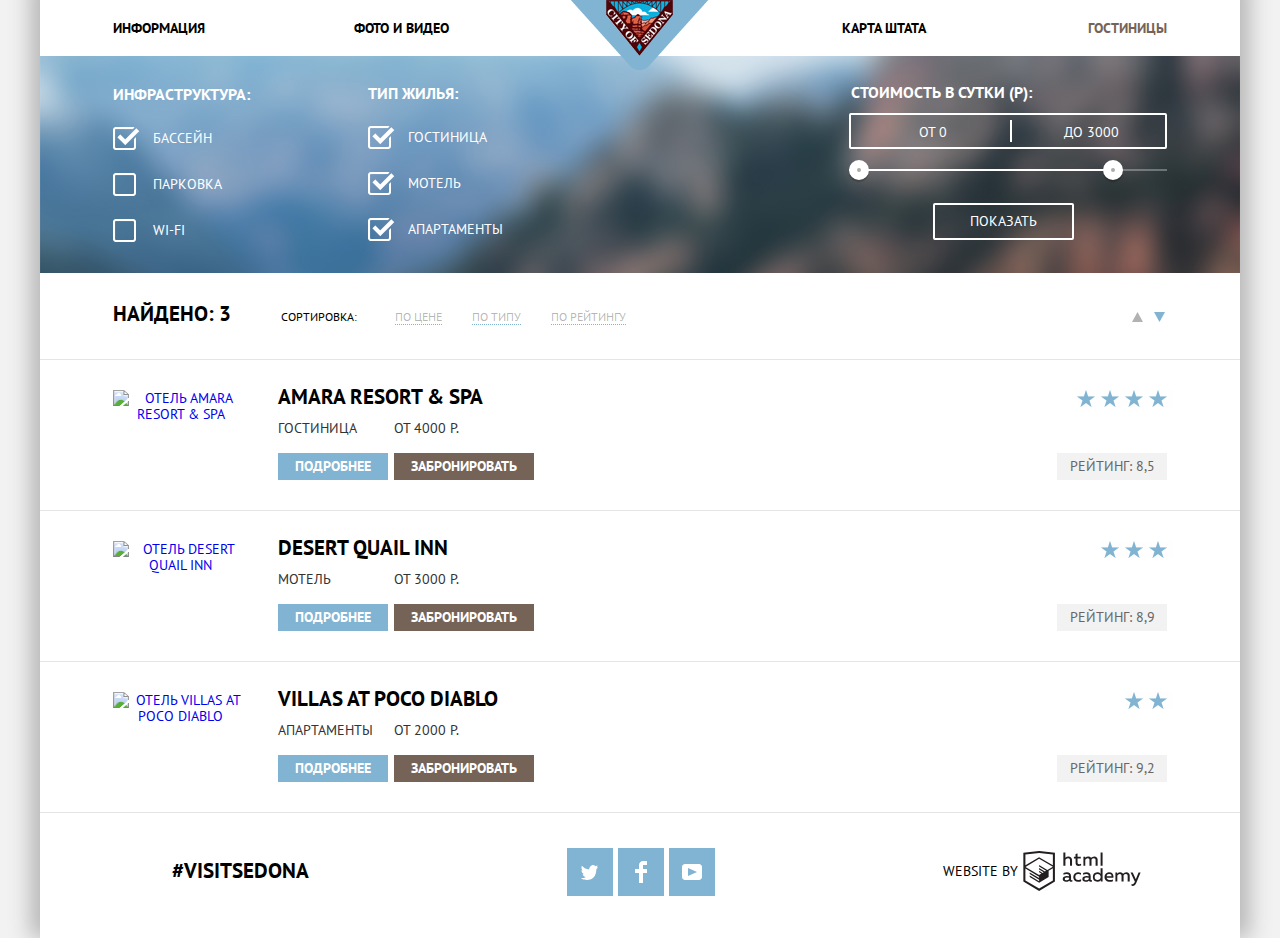
==== commit 6102e260: "Исправлена ситуация с главным меню. Логотип теперь НЕ является пунктом меню. Убран лишний <li>" ====
--- a/hotels.html
+++ b/hotels.html
@@ -9,7 +9,7 @@
   <link href="css/style-min.css" rel="stylesheet">
 </head>
 
-<body class="inner-page">
+<body>
 <div class="wrapper">
 
   <header class="header">
@@ -18,12 +18,12 @@
         <ul class="navigation-list">
           <li><a class="navigation-link link" href="#">информация</a></li>
           <li><a class="navigation-link link" href="#">фото и видео</a></li>
-          <li><a class="link" href="index.html"><img class="logo-up" src="img/logo-up.png" width="137" height="70" alt="Логотип"></a></li>
           <li><a class="navigation-link link" href="#">карта штата</a></li>
           <li><a class="navigation-link navigation-link-active link" href="#">гостиницы</a></li>
         </ul>
       </nav>
     </div>
+    <a class="link" href="index.html"><img class="logo-up" src="img/logo-up.png" width="137" height="70" alt="Логотип"></a>
   </header>
 
   <section class="filters-hotels">
--- a/css/style-min.css
+++ b/css/style-min.css
@@ -1 +1 @@
-body{margin:0;padding:0;min-width:1280px;font-family:"PT Sans",Arial sans-serif;font-size:14px;font-weight:400;color:#000;text-transform:uppercase;text-align:center;background-color:#f2f2f2}.link{margin:0;padding:0;text-decoration:none}*:focus{outline:0;box-shadow:0 0 3px 3px rgba(129,179,210,0.8)}.visually-hidden{position:absolute;clip:rect(0 0 0 0);width:1px;height:1px;margin:-1px}.wrapper{width:1200px;margin:0 auto;background-color:#fff;box-shadow:0 -10px 20px 10px #b8b8b8}.navigation{font-size:14px;line-height:1.2;font-weight:700}.wrapper-navigation{width:1054px;margin:0 73px}.form-date,.counter,.counters,.filters-hotels-infrastructure,.filters-hotels-housing{border:0}.navigation-list,.reasons-list,.footer-social,.recommendation-list,.filter-list,.filters-sort-list,.result-list{list-style:none}.navigation-link,.navigation-link:visited{color:#000}.navigation-link:hover{color:#81b3d2}.navigation-link:active{color:rgba(0,0,0,0.302)}.navigation-list .navigation-link-active{color:#766357}.navigation-list{position:relative;display:flex;justify-content:space-between;align-items:center;margin:0;padding:0;min-height:56px;height:56px;list-style:none}.navigation-list li{min-width:100px}.navigation-list li:first-child,.navigation-list li:nth-child(2){text-align:left}.navigation-list li:last-child,.navigation-list li:nth-last-child(2){text-align:right}.logo-up{position:absolute;top:0;transform:translate(0);z-index:1;width:138px;height:70px;margin-left:-69px}.main-billboard{display:flex;position:relative;height:509px;margin-bottom:63px;background-color:#81b3d2;background-image:url(../img/main-banner.jpg)}.main-billboard:after{position:absolute;content:"";z-index:1;top:452px;left:0;width:1200px;height:57px;background-image:url("../img/origami.png")}.group-inscriptions{margin:auto;margin-top:76px}.reasons-title{margin-bottom:58px}.reasons-title h2{margin:0 auto;margin-bottom:32px}.reasons-title p{color:#333}.reasons-list li:first-child{order:-2}.reasons h2{width:450px}.reasons h3{text-align:center;font-size:21px;font-weight:700}.reasons-item-banner p{margin:0 auto;width:310px;line-height:1.3}.reasons-item p{margin:0 auto;width:280px;line-height:1.4}.reasons-list{display:flex;flex-wrap:wrap;margin:0;padding:0;width:1200px}.reasons-list>li{height:256px;background-color:#eee}.reasons-item-banner{display:flex;margin-bottom:36px;color:#fff}.reasons-item-banner.reverse{flex-direction:row-reverse;margin:0;margin-top:36px}.reasons-item h3{width:158px;margin:0 auto;margin-top:48px;margin-bottom:23px;line-height:1.0}.reasons-text{flex-grow:1;width:400px;overflow:auto;background-color:#81b3d2}.reasons-text h3{width:180px;margin:0 auto;margin-top:45px;margin-bottom:21px;line-height:1.1}.reasons-img{flex-grow:2;background-size:800px 256px;background-color:#c4c4c4}li.recommendation{order:-1;background-color:#fff}.recommendation-list{display:flex;justify-content:space-between;margin:0;padding:0;height:330px}.recommendation-list p{margin:0 auto;width:290px;line-height:1.3}.reasons-item,.recommendation-item{width:400px}.recommendation-item h3{margin:23px 0}.invitation-header{position:relative;display:flex;flex-direction:column;justify-content:space-between;width:1200px;min-height:290px}.invitation-header h2{margin:0;margin-top:53px;margin-bottom:24px;font-size:30px;font-weight:700}.invitation-header p{margin:0;width:440px;align-self:center;line-height:1.7}.invitation-modal{display:block;position:absolute;left:50%;margin-left:-285px;bottom:0;overflow:hidden;width:570px;height:0;transition:bottom ease-in-out .5s,height ease-in-out .5s;background:#fff;color:#000}.invitation-modal-show{bottom:-395px;height:395px}.invitation-form{display:flex;flex-direction:column;margin:0;padding:0;margin:55px;width:458px;min-height:295px;font-weight:700}.form-date{position:relative;margin:0;padding:0;margin-bottom:30px;border:0;font-size:0;font-weight:700;text-align:left}.invitation-form .form-label{display:inline-block;vertical-align:top;padding:0;width:115px;font-size:14px;line-height:38px;font-weight:700}.form-input{box-sizing:border-box;padding:8px;font-size:14px;line-height:1.1;font-weight:700;text-transform:uppercase;background:#f2f2f2;border:2px solid #f2f2f2}.form-input-date{width:343px;padding-right:38px}.form-input:hover{background:#ebebeb;border-color:#ebebeb}.form-input:focus{background:#fff;border-color:#e5e5e5}.icon-calendar{position:absolute;right:8px;top:9px;color:rgba(0,0,0,0.302)}.icon-calendar-svg,.icon-sorting-svg{fill:currentcolor}.icon-calendar:hover{color:#000}.icon-calendar:active{color:#81b3d2}.icon-count,.form-input-counter{box-sizing:border-box;width:38px;height:38px;text-align:center}.icon-plus{font-size:28px;font-weight:600}.icon-minus{display:inline-block;vertical-align:top;padding-bottom:2px;font-size:28px;font-weight:700}.icon-count:hover{color:#000}.icon-count:active{color:#81b3d2}.counter{display:inline-block;vertical-align:top;margin:0;padding:0}.counter button{vertical-align:top;border:0;color:#a9a9a9;background:#f2f2f2}.counter .form-label[for='counter-children']{width:65px;margin-left:50px}.invitation-form .button-find{width:458px;height:58px;margin-top:24px;font-size:21px;line-height:1.0;background-color:#81b3d2}.filters-sort-link{font-size:12px;line-height:1.2;color:rgba(0,0,0,0.302);border-bottom:1px dotted #81b3d2}.filters-sort-link:hover{border-bottom:1px dotted #81b3d2;color:#81b3d2}.filters-sort-link:focus{border-bottom:0;color:#000}.filters-sort-link-active{border-bottom:0;color:#81b3d2}.hotels-name{font-size:21px;line-height:1.1;font-weight:700;text-transform:uppercase;color:#000}.hotels-name:hover{color:#81b3d2}.hotels-name:active{color:rgba(0,0,0,0.302)}.housing:before,.food:before,.gifts:before{content:"";display:block;position:relative;left:165px;width:76px;height:76px;margin-bottom:26px}.housing:before{background:url("../img/housing-icon.png") no-repeat}.food:before{background:url("../img/food-icon.png") no-repeat}.gifts:before{background:url("../img/gift-icon.png") no-repeat}.number{display:block;margin-bottom:25px}.number::before{content:"";display:block;position:relative;top:9px;left:174px;width:9px;height:2px;background-color:#333}.number::after{content:"";display:block;position:relative;top:-9px;left:217px;width:9px;height:2px;background-color:#333}.numbers{display:block;margin-bottom:25px}.numbers::before{content:"";display:block;position:relative;top:9px;left:174px;width:9px;height:2px;background-color:#fff}.numbers::after{content:"";display:block;position:relative;top:-9px;left:217px;width:9px;height:2px;background-color:#fff}.filters-hotels-wrapper{display:flex;margin-top:0;width:100%;min-height:217px;background-image:url("../img/hotels-banner.jpg");background-color:#81b3d2;color:#fff}.filter-list{margin:0;padding:0}.filters-hotels-infrastructure{display:block;width:150px;margin-top:28px;margin-left:73px;padding:0;text-align:left}.filters-hotels-housing{display:block;width:150px;margin-top:27px;margin-left:103px;padding:0;text-align:left}.filters-hotels legend{font-size:16px;line-height:1.3;font-weight:700}.filter-option{margin-bottom:30px}.filter-option:first-child{margin-top:25px}.form-label{position:relative;padding-left:40px}input[type="checkbox"]+.form-label:before{content:"";display:inline-block;vertical-align:top;position:absolute;top:-2px;left:0;width:23px;height:23px;background-image:url("../img/checkbox-off.png")}input[type="checkbox"]:checked+.form-label:before{width:27px;height:23px;background-image:url("../img/checkbox-on.png")}input[type="checkbox"]:disabled+.form-label:after{content:"";display:inline-block;vertical-align:top;position:absolute;top:-2px;left:0;width:23px;height:23px;background-image:url("../img/checkbox-off-disabled.png")}input[type="checkbox"]:checked+.form-label:after{width:27px;height:23px;background-image:url("../img/checkbox-on-disabled.png")}.sort-list{display:flex}.filters-result{display:flex;position:relative;min-height:86px}.filters-result h3{font-size:21px;line-height:1.0}.filters-result h3.filters-sort{padding-top:5px;font-size:12px;line-height:1.5;font-weight:400}.sorting{position:absolute;width:11px;height:10px;font-size:0;color:rgba(0,0,0,0.302)}.sorting-active{box-shadow:none;color:#81b3d2}.sorting:hover{color:#000}.sorting:active{box-shadow:none;color:#81b3d2}.sorting:focus{outline:0;color:#81b3d2}.icon-sorting-svg{fill:currentcolor}.sort-up{position:absolute;top:39px;left:1092px}.sort-down{position:absolute;top:39px;left:1114px}.result-list{display:flex;flex-direction:column;margin:0;padding:0}.result-item{display:flex;flex-wrap:wrap;justify-content:flex-start;align-items:center;margin:0;padding:0 73px;min-height:150px;border-bottom:1px solid #e5e5e5}.result-item:first-child{border-top:1px solid #e5e5e5}.result-item img{order:-1}.result-item p{display:flex;justify-content:flex-start;margin:0;padding-bottom:5px}.result-item span{color:#333}.result-wrapper{display:flex;flex-direction:column;justify-content:space-between;width:270px;min-height:90px;margin-left:30px;text-align:left}.result-wrapper h3{margin:0;margin-top:-5px}.result-image{width:135px;height:90px}.hotels-type{min-width:116px}.result-wrapper .wrapper-buttons{display:flex;justify-content:space-between;margin:0;padding:0;width:258px}.button{display:inline-block;vertical-align:top;border:0;font-size:14px;text-align:center;text-transform:uppercase;color:#fff;font-weight:700}.button-detailed{outline:0;width:110px;min-height:27px;line-height:27px;background-color:#81b3d2}.button-reservation{width:140px;min-height:27px;margin-right:2px;background-color:#766357;font-family:"PT Sans",Arial sans-serif}.button-reservation:hover,.button-invitation:hover{background-color:#604e43}.button-reservation:active,.button-invitation:active{color:#928a85;background-color:#503e33}.button-invitation{align-self:center;width:570px;height:85px;margin-top:46px;font-size:21px;line-height:3.0;background-color:#766357}.button-invitation:focus{outline:0;color:#928a85;background-color:#503e33;box-shadow:0 0 2px 2px rgba(101,88,71,0.98)}.button-invitation:active{box-shadow:none}.button-detailed:focus{outline:0;box-shadow:0 0 2px 2px rgba(129,179,210,0.8)}.button-reservation:focus{outline:0;box-shadow:0 0 2px 2px rgba(101,88,71,0.98)}.rating{display:flex;flex-direction:column;justify-content:space-between;align-items:flex-end;height:90px;margin-left:auto}.rating-stars{width:0;height:20px;margin-right:-6px;background-image:url("../img/star_bg.png");background-repeat:repeat-x}.rating-stars[data-rating="1"]{width:24px}.rating-stars[data-rating="2"]{width:48px}.rating-stars[data-rating="3"]{width:72px}.rating-stars[data-rating="4"]{width:96px}.rating-stars[data-rating="5"]{width:120px}.rating-volume{width:110px;height:27px;line-height:27px;color:#666;background-color:#f2f2f2}.filters-found{margin-left:73px;margin-top:30px}.filters-sort{margin-left:50px;margin-top:30px}.filters-sort-list{display:flex;padding-left:38px;margin-top:35px}.filters-sort-list li{margin-right:30px}.filters-hotels-range{display:flex;flex-direction:column;align-items:flex-start;width:318px;margin-top:25px;margin-left:auto;margin-right:73px;color:#fff;text-transform:uppercase}h3.filter-range-title{margin-bottom:11px;margin-top:3px;padding-left:2px;font-weight:600;font-size:16px;line-height:1.1}.price-controls{display:flex;justify-content:space-between;align-items:center;position:relative;width:314px;height:32px;margin-bottom:20px;font-size:0;border:2px solid #fff;border-radius:2px}.price-controls::after{content:"";position:absolute;top:50%;left:51%;width:2px;height:22px;background:#fff;transform:translate(-50%,-50%)}.price-controls label{vertical-align:top;cursor:pointer;font-size:14px;line-height:2.0}.price-controls .min-price,.price-controls .max-price{padding-top:19px;width:90px;height:45px}.price-controls .min-price{padding-left:65px}.price-controls .max-price{margin-right:12px}.price-controls input{width:50px;padding:0;padding-bottom:7px;margin-right:15px;color:inherit;font:inherit;background:0;border:0}.range-controls{position:relative;width:318px;margin-bottom:32px}.range-controls .scale{height:2px;background:rgba(255,255,255,0.3)}.range-controls .bar{width:255px;height:2px;background:#fff}.range-toggle{position:absolute;top:-9px;width:4px;height:4px;background:#ababab;border:8px solid #fff;border-radius:50%;box-shadow:0 2px 1px 0 rgba(0,1,1,0.2);cursor:pointer}.range-toggle:hover{top:-11px;width:5px;height:5px;background:#ababab;border:10px solid #fff}.range-toggle-min{left:0}.range-toggle-max{left:80%}.button-transparent{display:block;margin:0 auto;margin-right:93px;padding:6px 35px;font-size:14px;line-height:1.5;color:#fff;text-transform:uppercase;background:transparent;border:2px solid #fff;border-radius:2px;cursor:pointer}.button-transparent:hover{color:#000;background:#fff}.button-transparent:focus{outline:0;color:#000;background:#fff;box-shadow:none}.map{background-image:url("../img/map.jpg")}iframe{border:0}.main-footer{display:flex;justify-content:space-between;align-items:center;margin:0;padding:0;padding-top:5px;min-height:120px;height:120px}.footer-social,.footer-logo,.footer-copyright{width:33%;justify-content:center}.footer-logo{padding-bottom:15px;padding-left:2px;font-size:21px;line-height:1.1;font-weight:700;text-transform:uppercase}.footer-social{display:flex;padding:0;padding-bottom:12px;padding-right:6px}.footer-copyright{display:flex;align-items:center;padding-bottom:10px}.button-social{display:flex;align-items:center;justify-content:center;margin-left:5px;width:46px;height:48px;background-color:#81b3d2}.button-social:hover,.button-find:hover,.button-detailed:hover{background-color:#669ec0}.button-social:active path,.button-find:active,.button-detailed:active{fill:#88b6d1;background-color:#5496bd;color:#88b6d1}.footer-social .button-social:active{box-shadow:none}.footer-copyright span{margin-right:4px;margin-bottom:3px}.footer-copyright a:hover path{fill:#81b3d2}.footer-copyright a:active path{fill:rgba(0,0,0,0.302)}+body{margin:0;padding:0;min-width:1280px;font-family:"PT Sans",Arial sans-serif;font-size:14px;font-weight:400;color:#000;text-transform:uppercase;text-align:center;background-color:#f2f2f2}.link{margin:0;padding:0;text-decoration:none}*:focus{outline:0;box-shadow:0 0 3px 3px rgba(129,179,210,0.8)}.visually-hidden{position:absolute;clip:rect(0 0 0 0);width:1px;height:1px;margin:-1px}.wrapper{width:1200px;margin:0 auto;background-color:#fff;box-shadow:0 -10px 20px 10px #b8b8b8}.navigation{font-size:14px;line-height:1.2;font-weight:700}.wrapper-navigation{width:1054px;margin:0 73px}.form-date,.counter,.counters,.filters-hotels-infrastructure,.filters-hotels-housing{border:0}.navigation-list,.reasons-list,.footer-social,.recommendation-list,.filter-list,.filters-sort-list,.result-list{list-style:none}.navigation-link,.navigation-link:visited{color:#000}.navigation-link:hover{color:#81b3d2}.navigation-link:active{color:rgba(0,0,0,0.302)}.navigation-list .navigation-link-active{color:#766357}.navigation-list{position:relative;display:flex;justify-content:space-between;align-items:center;margin:0;padding:0;min-height:56px;height:56px;list-style:none}.navigation-list li{min-width:100px}.navigation-list li:first-child,.navigation-list li:nth-child(2){text-align:left}.navigation-list li:nth-child(2){margin-right:230px}.navigation-list li:last-child,.navigation-list li:nth-last-child(2){text-align:right}.logo-up{position:absolute;top:0;transform:translate(0);z-index:1;width:138px;height:70px;margin-left:-69px}.main-billboard{display:flex;position:relative;height:509px;margin-bottom:63px;background-color:#81b3d2;background-image:url(../img/main-banner.jpg)}.main-billboard:after{position:absolute;content:"";z-index:1;top:452px;left:0;width:1200px;height:57px;background-image:url("../img/origami.png")}.group-inscriptions{margin:auto;margin-top:76px}.reasons-title{margin-bottom:58px}.reasons-title h2{margin:0 auto;margin-bottom:32px}.reasons-title p{color:#333}.reasons-list li:first-child{order:-2}.reasons h2{width:450px}.reasons h3{text-align:center;font-size:21px;font-weight:700}.reasons-item-banner p{margin:0 auto;width:310px;line-height:1.3}.reasons-item p{margin:0 auto;width:280px;line-height:1.4}.reasons-list{display:flex;flex-wrap:wrap;margin:0;padding:0;width:1200px}.reasons-list>li{height:256px;background-color:#eee}.reasons-item-banner{display:flex;margin-bottom:36px;color:#fff}.reasons-item-banner.reverse{flex-direction:row-reverse;margin:0;margin-top:36px}.reasons-item h3{width:158px;margin:0 auto;margin-top:48px;margin-bottom:23px;line-height:1.0}.reasons-text{flex-grow:1;width:400px;overflow:auto;background-color:#81b3d2}.reasons-text h3{width:180px;margin:0 auto;margin-top:45px;margin-bottom:21px;line-height:1.1}.reasons-img{flex-grow:2;background-size:800px 256px;background-color:#c4c4c4}li.recommendation{order:-1;background-color:#fff}.recommendation-list{display:flex;justify-content:space-between;margin:0;padding:0;height:330px}.recommendation-list p{margin:0 auto;width:290px;line-height:1.3}.reasons-item,.recommendation-item{width:400px}.recommendation-item h3{margin:23px 0}.invitation-header{position:relative;display:flex;flex-direction:column;justify-content:space-between;width:1200px;min-height:290px}.invitation-header h2{margin:0;margin-top:53px;margin-bottom:24px;font-size:30px;font-weight:700}.invitation-header p{margin:0;width:440px;align-self:center;line-height:1.7}.invitation-modal{display:block;position:absolute;left:50%;margin-left:-285px;bottom:0;overflow:hidden;width:570px;height:0;transition:bottom ease-in-out .5s,height ease-in-out .5s;background:#fff;color:#000}.invitation-modal-show{bottom:-395px;height:395px}.invitation-form{display:flex;flex-direction:column;margin:0;padding:0;margin:55px;width:458px;min-height:295px;font-weight:700}.form-date{position:relative;margin:0;padding:0;margin-bottom:30px;border:0;font-size:0;font-weight:700;text-align:left}.invitation-form .form-label{display:inline-block;vertical-align:top;padding:0;width:115px;font-size:14px;line-height:38px;font-weight:700}.form-input{box-sizing:border-box;padding:8px;font-size:14px;line-height:1.1;font-weight:700;text-transform:uppercase;background:#f2f2f2;border:2px solid #f2f2f2}.form-input-date{width:343px;padding-right:38px}.form-input:hover{background:#ebebeb;border-color:#ebebeb}.form-input:focus{background:#fff;border-color:#e5e5e5}.icon-calendar{position:absolute;right:8px;top:9px;color:rgba(0,0,0,0.302)}.icon-calendar-svg,.icon-sorting-svg{fill:currentcolor}.icon-calendar:hover{color:#000}.icon-calendar:active{color:#81b3d2}.icon-count,.form-input-counter{box-sizing:border-box;width:38px;height:38px;text-align:center}.icon-plus{font-size:28px;font-weight:600}.icon-minus{display:inline-block;vertical-align:top;padding-bottom:2px;font-size:28px;font-weight:700}.icon-count:hover{color:#000}.icon-count:active{color:#81b3d2}.counter{display:inline-block;vertical-align:top;margin:0;padding:0}.counter button{vertical-align:top;border:0;color:#a9a9a9;background:#f2f2f2}.counter .form-label[for='counter-children']{width:65px;margin-left:50px}.invitation-form .button-find{width:458px;height:58px;margin-top:24px;font-size:21px;line-height:1.0;background-color:#81b3d2}.filters-sort-link{font-size:12px;line-height:1.2;color:rgba(0,0,0,0.302);border-bottom:1px dotted #81b3d2}.filters-sort-link:hover{border-bottom:1px dotted #81b3d2;color:#81b3d2}.filters-sort-link:focus{border-bottom:0;color:#000}.filters-sort-link-active{border-bottom:0;color:#81b3d2}.hotels-name{font-size:21px;line-height:1.1;font-weight:700;text-transform:uppercase;color:#000}.hotels-name:hover{color:#81b3d2}.hotels-name:active{color:rgba(0,0,0,0.302)}.housing:before,.food:before,.gifts:before{content:"";display:block;position:relative;left:165px;width:76px;height:76px;margin-bottom:26px}.housing:before{background:url("../img/housing-icon.png") no-repeat}.food:before{background:url("../img/food-icon.png") no-repeat}.gifts:before{background:url("../img/gift-icon.png") no-repeat}.number{display:block;margin-bottom:25px}.number::before{content:"";display:block;position:relative;top:9px;left:174px;width:9px;height:2px;background-color:#333}.number::after{content:"";display:block;position:relative;top:-9px;left:217px;width:9px;height:2px;background-color:#333}.numbers{display:block;margin-bottom:25px}.numbers::before{content:"";display:block;position:relative;top:9px;left:174px;width:9px;height:2px;background-color:#fff}.numbers::after{content:"";display:block;position:relative;top:-9px;left:217px;width:9px;height:2px;background-color:#fff}.filters-hotels-wrapper{display:flex;margin-top:0;width:100%;min-height:217px;background-image:url("../img/hotels-banner.jpg");background-color:#81b3d2;color:#fff}.filter-list{margin:0;padding:0}.filters-hotels-infrastructure{display:block;width:150px;margin-top:28px;margin-left:73px;padding:0;text-align:left}.filters-hotels-housing{display:block;width:150px;margin-top:27px;margin-left:103px;padding:0;text-align:left}.filters-hotels legend{font-size:16px;line-height:1.3;font-weight:700}.filter-option{margin-bottom:30px}.filter-option:first-child{margin-top:25px}.form-label{position:relative;padding-left:40px}input[type="checkbox"]+.form-label:before{content:"";display:inline-block;vertical-align:top;position:absolute;top:-2px;left:0;width:23px;height:23px;background-image:url("../img/checkbox-off.png")}input[type="checkbox"]:checked+.form-label:before{width:27px;height:23px;background-image:url("../img/checkbox-on.png")}input[type="checkbox"]:disabled+.form-label:after{content:"";display:inline-block;vertical-align:top;position:absolute;top:-2px;left:0;width:23px;height:23px;background-image:url("../img/checkbox-off-disabled.png")}input[type="checkbox"]:checked+.form-label:after{width:27px;height:23px;background-image:url("../img/checkbox-on-disabled.png")}.sort-list{display:flex}.filters-result{display:flex;position:relative;min-height:86px}.filters-result h3{font-size:21px;line-height:1.0}.filters-result h3.filters-sort{padding-top:5px;font-size:12px;line-height:1.5;font-weight:400}.sorting{position:absolute;width:11px;height:10px;font-size:0;color:rgba(0,0,0,0.302)}.sorting-active{box-shadow:none;color:#81b3d2}.sorting:hover{color:#000}.sorting:active{box-shadow:none;color:#81b3d2}.sorting:focus{outline:0;color:#81b3d2}.icon-sorting-svg{fill:currentcolor}.sort-up{position:absolute;top:39px;left:1092px}.sort-down{position:absolute;top:39px;left:1114px}.result-list{display:flex;flex-direction:column;margin:0;padding:0}.result-item{display:flex;flex-wrap:wrap;justify-content:flex-start;align-items:center;margin:0;padding:0 73px;min-height:150px;border-bottom:1px solid #e5e5e5}.result-item:first-child{border-top:1px solid #e5e5e5}.result-item img{order:-1}.result-item p{display:flex;justify-content:flex-start;margin:0;padding-bottom:5px}.result-item span{color:#333}.result-wrapper{display:flex;flex-direction:column;justify-content:space-between;width:270px;min-height:90px;margin-left:30px;text-align:left}.result-wrapper h3{margin:0;margin-top:-5px}.result-image{width:135px;height:90px}.hotels-type{min-width:116px}.result-wrapper .wrapper-buttons{display:flex;justify-content:space-between;margin:0;padding:0;width:258px}.button{display:inline-block;vertical-align:top;border:0;font-size:14px;text-align:center;text-transform:uppercase;color:#fff;font-weight:700}.button-detailed{outline:0;width:110px;min-height:27px;line-height:27px;background-color:#81b3d2}.button-reservation{width:140px;min-height:27px;margin-right:2px;background-color:#766357;font-family:"PT Sans",Arial sans-serif}.button-reservation:hover,.button-invitation:hover{background-color:#604e43}.button-reservation:active,.button-invitation:active{color:#928a85;background-color:#503e33}.button-invitation{align-self:center;width:570px;height:85px;margin-top:46px;font-size:21px;line-height:3.0;background-color:#766357}.button-invitation:focus{outline:0;color:#928a85;background-color:#503e33;box-shadow:0 0 2px 2px rgba(101,88,71,0.98)}.button-invitation:active{box-shadow:none}.button-detailed:focus{outline:0;box-shadow:0 0 2px 2px rgba(129,179,210,0.8)}.button-reservation:focus{outline:0;box-shadow:0 0 2px 2px rgba(101,88,71,0.98)}.rating{display:flex;flex-direction:column;justify-content:space-between;align-items:flex-end;height:90px;margin-left:auto}.rating-stars{width:0;height:20px;margin-right:-6px;background-image:url("../img/star_bg.png");background-repeat:repeat-x}.rating-stars[data-rating="1"]{width:24px}.rating-stars[data-rating="2"]{width:48px}.rating-stars[data-rating="3"]{width:72px}.rating-stars[data-rating="4"]{width:96px}.rating-stars[data-rating="5"]{width:120px}.rating-volume{width:110px;height:27px;line-height:27px;color:#666;background-color:#f2f2f2}.filters-found{margin-left:73px;margin-top:30px}.filters-sort{margin-left:50px;margin-top:30px}.filters-sort-list{display:flex;padding-left:38px;margin-top:35px}.filters-sort-list li{margin-right:30px}.filters-hotels-range{display:flex;flex-direction:column;align-items:flex-start;width:318px;margin-top:25px;margin-left:auto;margin-right:73px;color:#fff;text-transform:uppercase}h3.filter-range-title{margin-bottom:11px;margin-top:3px;padding-left:2px;font-weight:600;font-size:16px;line-height:1.1}.price-controls{display:flex;justify-content:space-between;align-items:center;position:relative;width:314px;height:32px;margin-bottom:20px;font-size:0;border:2px solid #fff;border-radius:2px}.price-controls::after{content:"";position:absolute;top:50%;left:51%;width:2px;height:22px;background:#fff;transform:translate(-50%,-50%)}.price-controls label{vertical-align:top;cursor:pointer;font-size:14px;line-height:2.0}.price-controls .min-price,.price-controls .max-price{padding-top:19px;width:90px;height:45px}.price-controls .min-price{padding-left:65px}.price-controls .max-price{margin-right:12px}.price-controls input{width:50px;padding:0;padding-bottom:7px;margin-right:15px;color:inherit;font:inherit;background:0;border:0}.range-controls{position:relative;width:318px;margin-bottom:32px}.range-controls .scale{height:2px;background:rgba(255,255,255,0.3)}.range-controls .bar{width:255px;height:2px;background:#fff}.range-toggle{position:absolute;top:-9px;width:4px;height:4px;background:#ababab;border:8px solid #fff;border-radius:50%;box-shadow:0 2px 1px 0 rgba(0,1,1,0.2);cursor:pointer}.range-toggle:hover{top:-11px;width:5px;height:5px;background:#ababab;border:10px solid #fff}.range-toggle-min{left:0}.range-toggle-max{left:80%}.button-transparent{display:block;margin:0 auto;margin-right:93px;padding:6px 35px;font-size:14px;line-height:1.5;color:#fff;text-transform:uppercase;background:transparent;border:2px solid #fff;border-radius:2px;cursor:pointer}.button-transparent:hover{color:#000;background:#fff}.button-transparent:focus{outline:0;color:#000;background:#fff;box-shadow:none}.map{background-image:url("../img/map.jpg")}iframe{border:0}.main-footer{display:flex;justify-content:space-between;align-items:center;margin:0;padding:0;padding-top:5px;min-height:120px;height:120px}.footer-social,.footer-logo,.footer-copyright{width:33%;justify-content:center}.footer-logo{padding-bottom:15px;padding-left:2px;font-size:21px;line-height:1.1;font-weight:700;text-transform:uppercase}.footer-social{display:flex;padding:0;padding-bottom:12px;padding-right:6px}.footer-copyright{display:flex;align-items:center;padding-bottom:10px}.button-social{display:flex;align-items:center;justify-content:center;margin-left:5px;width:46px;height:48px;background-color:#81b3d2}.button-social:hover,.button-find:hover,.button-detailed:hover{background-color:#669ec0}.button-social:active path,.button-find:active,.button-detailed:active{fill:#88b6d1;background-color:#5496bd;color:#88b6d1}.footer-social .button-social:active{box-shadow:none}.footer-copyright span{margin-right:4px;margin-bottom:3px}.footer-copyright a:hover path{fill:#81b3d2}.footer-copyright a:active path{fill:rgba(0,0,0,0.302)}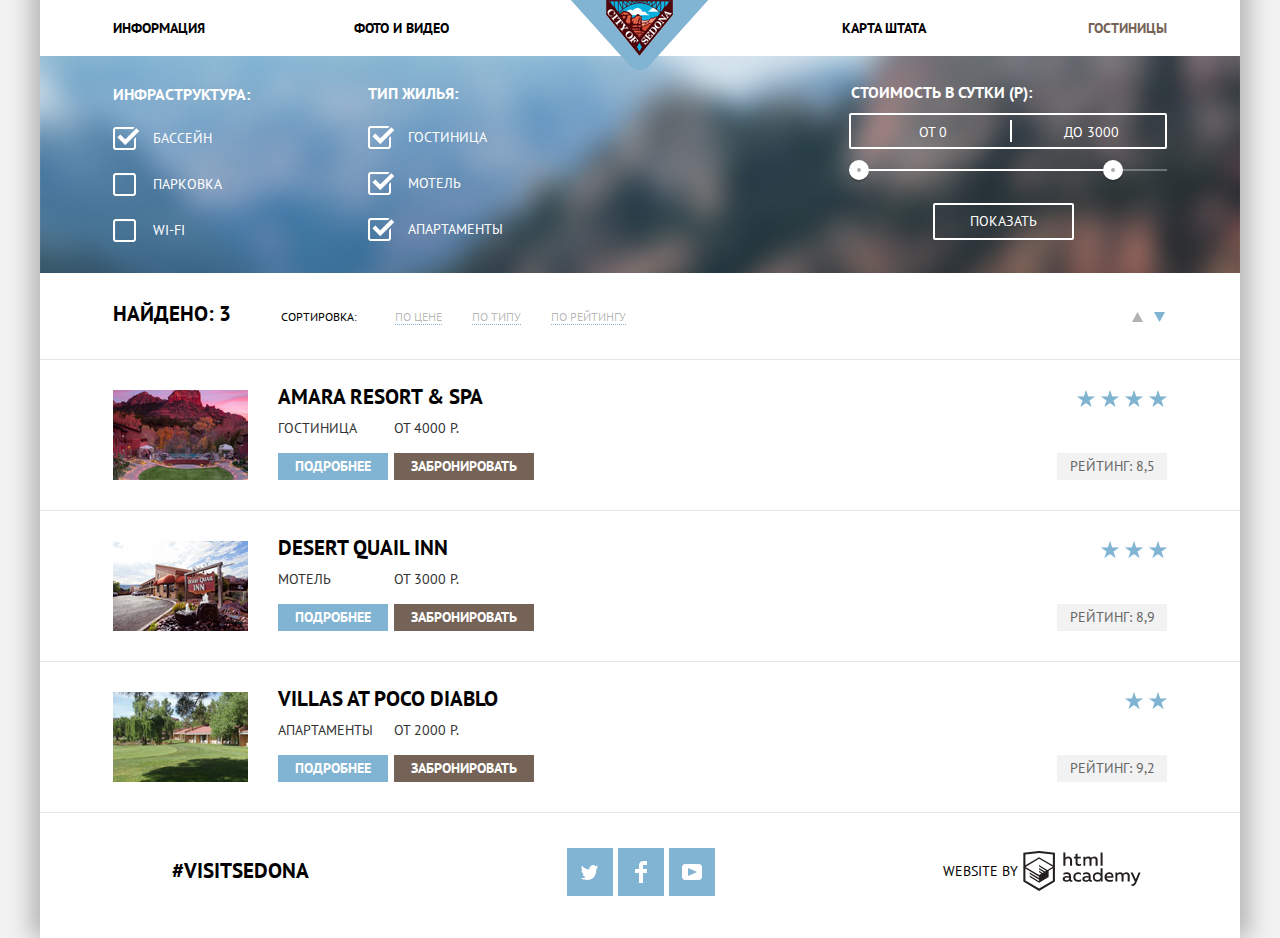
==== commit 058c2b89: "Устранены замечания. Все отступы приведены к единнобразию -- два ТАВ" ====
--- a/hotels.html
+++ b/hotels.html
@@ -1,236 +1,240 @@
 <!DOCTYPE html>
 <html lang="ru">
 
-<head>
-  <meta charset="utf-8">
-  <title>HTML Academy: Седона (Николай Пушкарёв)</title>
-  <link href="https://fonts.googleapis.com/css?family=PT+Sans:400,700&amp;subset=latin,cyrillic" rel="stylesheet" type="text/css">
-  <link href="css/normalize-min.css" rel="stylesheet">
-  <link href="css/style-min.css" rel="stylesheet">
-</head>
-
-<body>
-<div class="wrapper">
-
-  <header class="header">
-    <div class="wrapper-navigation">
-      <nav class="navigation">
-        <ul class="navigation-list">
-          <li><a class="navigation-link link" href="#">информация</a></li>
-          <li><a class="navigation-link link" href="#">фото и видео</a></li>
-          <li><a class="navigation-link link" href="#">карта штата</a></li>
-          <li><a class="navigation-link navigation-link-active link" href="#">гостиницы</a></li>
+  <head>
+    <meta charset="utf-8">
+    <title>HTML Academy: Седона (Николай Пушкарёв)</title>
+    <link href="https://fonts.googleapis.com/css?family=PT+Sans:400,700&amp;subset=latin,cyrillic" rel="stylesheet" type="text/css">
+    <link href="css/normalize-min.css" rel="stylesheet">
+    <link href="css/style-min.css" rel="stylesheet">
+  </head>
+
+  <body>
+    <div class="wrapper">
+
+      <header class="header">
+        <div class="wrapper-navigation">
+          <nav class="navigation">
+            <ul class="navigation-list">
+              <li><a class="navigation-link link" href="#">информация</a></li>
+              <li><a class="navigation-link link" href="#">фото и видео</a></li>
+              <li><a class="navigation-link link" href="#">карта штата</a></li>
+              <li><a class="navigation-link navigation-link-active link" href="#">гостиницы</a></li>
+            </ul>
+          </nav>
+        </div>
+        <a class="link" href="index.html"><img class="logo-up" src="img/logo-up.png" width="137" height="70" alt="Логотип"></a>
+      </header>
+
+      <section class="filters-hotels">
+        <h2 class="visually-hidden">Фильтры выбора отеля</h2>
+        <form class="filters-hotels-wrapper" method="get" action="#">
+
+          <fieldset class="filters-hotels-infrastructure">
+            <legend>инфраструктура:</legend>
+            <ul class="filter-list">
+              <li class="filter-option">
+                <input class="filter-input-checkbox visually-hidden" id="pool" type="checkbox" name="pool" checked>
+                <label class="form-label" for="pool">
+                  бассейн
+                </label>
+              </li>
+              <li class="filter-option">
+                <input class="filter-input-checkbox visually-hidden" id="parking" type="checkbox" name="parking">
+                <label class="form-label" for="parking">
+                  парковка
+                </label>
+              </li>
+              <li class="filter-option">
+                <input class="filter-input-checkbox visually-hidden" id="wi-fi" type="checkbox" name="wi-fi">
+                <label class="form-label" for="wi-fi">
+                  wi-fi
+                </label>
+              </li>
+            </ul>
+          </fieldset>
+
+          <fieldset class="filters-hotels-housing">
+            <legend>тип жилья:</legend>
+            <ul class="filter-list">
+              <li class="filter-option">
+                <input class="filter-input-checkbox visually-hidden" id="hotel" type="checkbox" name="hotel" checked>
+                <label class="form-label" for="hotel">
+                  гостиница
+                </label>
+              </li>
+              <li class="filter-option">
+                <input class="filter-input-checkbox visually-hidden" id="motel" type="checkbox" name="motel" checked>
+                <label class="form-label" for="motel">
+                  мотель
+                </label>
+              </li>
+              <li class="filter-option">
+                <input class="filter-input-checkbox visually-hidden" id="apartment" type="checkbox" name="apartment" checked>
+                <label class="form-label" for="apartment">
+                  апартаменты
+                </label>
+              </li>
+            </ul>
+          </fieldset>
+
+          <div class="filters-hotels-range">
+            <h3 class="filter-range-title">Стоимость в сутки (р):</h3>
+            <div class="price-controls">
+              <label class="min-price">от <input type="text" name="min-price" value="0"></label>
+              <label class="max-price">до <input type="text" name="max-price" value="3000"></label>
+            </div>
+            <div class="range-controls">
+              <div class="scale">
+                <div class="bar"></div>
+              </div>
+              <div class="range-toggle range-toggle-min"></div>
+              <div class="range-toggle range-toggle-max"></div>
+            </div>
+            <button class="button-transparent" type="submit">Показать</button>
+          </div>
+
+        </form>
+      </section>
+
+      <section class="filters-result">
+        <h2 class="visually-hidden">Результат выбора отеля</h2>
+        <h3 class="filters-found">найдено: 3</h3>
+        <h3 class="filters-sort">сортировка:</h3>
+        <ul class="filters-sort-list">
+          <li><a class="filters-sort-link sort-link-active link" href="#price">по цене</a></li>
+          <li><a class="filters-sort-link link" href="#type">по типу</a></li>
+          <li><a class="filters-sort-link link" href="#rating">по рейтингу</a></li>
         </ul>
-      </nav>
+        <div>
+          <h3 class="visually-hidden">сортировка:</h3>
+          <a class="sorting sort-up link" href="#">
+            <svg class="icon-sorting-svg" version="1.1" id="Layer" xmlns="http://www.w3.org/2000/svg" xmlns:xlink="http://www.w3.org/1999/xlink"
+            x="0px" y="0px" width="11px" height="10px" viewBox="0 0 11 10" enable-background="new 0 0 11 10" xml:space="preserve">
+              <polygon points="5.5,0 0,10 11,10 "></polygon>
+            </svg>
+            по возрастанию
+          </a>
+          <a class="sorting sort-down sorting-active link" href="#">
+            <svg class="icon-sorting-svg" version="1.1" id="Layer_4" xmlns="http://www.w3.org/2000/svg" xmlns:xlink="http://www.w3.org/1999/xlink" x="0px" y="0px"
+            width="11px" height="10px" viewBox="0 0 11 10" enable-background="new 0 0 11 10" xml:space="preserve">
+              <polyline points="5.5,10 0,0 11,0 "></polyline>
+            </svg>
+            по убыванию
+          </a>
+        </div>
+      </section>
+
+      <section class="result">
+        <h2 class="visually-hidden">Список отелей</h2>
+        <ul class="result-list">
+          <li class="result-item">
+            <a class="result-image link" href="#" tabindex="-1">
+              <img src="img/hotel-amara_resort.jpg" width="135" height="90" alt="отель Amara Resort & Spa">
+            </a>
+            <div class="result-wrapper">
+              <h3><a class="hotels-name link" href="#" tabindex="-1">Amara Resort & Spa</a></h3>
+              <p>
+                <span class="hotels-type">гостиница</span>
+                <span>от 4000 р.</span>
+              </p>
+              <p class="wrapper-buttons">
+                <a href="#" class="button button-detailed link">подробнее</a>
+                <button type="submit" class="button button-reservation">забронировать</button>
+              </p>
+            </div>
+            <div class="rating">
+              <div class="rating-stars" data-rating="4"></div>
+              <div class="rating-volume">рейтинг: 8,5</div>
+            </div>
+          </li>
+          <li class="result-item">
+            <a class="result-image link" href="#" tabindex="-1">
+              <img src="img/hotel-desert_quail_inn.jpg" width="135" height="90" alt="отель Desert Quail Inn">
+            </a>
+            <div class="result-wrapper">
+              <h3><a class="hotels-name link" href="#" tabindex="-1">Desert Quail Inn</a></h3>
+              <p>
+                <span class="hotels-type">мотель</span>
+                <span>от 3000 р.</span>
+              </p>
+              <p class="wrapper-buttons">
+                <a href="#" class="button button-detailed link">подробнее</a>
+                <button type="submit" class="button button-reservation">забронировать</button>
+              </p>
+            </div>
+            <div class="rating">
+              <div class="rating-stars" data-rating="3"></div>
+              <div class="rating-volume">рейтинг: 8,9</div>
+            </div>
+          </li>
+          <li class="result-item">
+            <a class="result-image link" href="#" tabindex="-1">
+              <img src="img/hotel-villas_at_poco_diablo.jpg" width="135" height="90" alt="отель Villas at Poco Diablo">
+            </a>
+            <div class="result-wrapper">
+              <h3><a class="hotels-name link" href="#" tabindex="-1">Villas at Poco Diablo</a></h3>
+              <p>
+                <span class="hotels-type">апартаменты</span>
+                <span>от 2000 р.</span>
+              </p>
+              <p class="wrapper-buttons">
+                <a href="#" class="button button-detailed link">подробнее</a>
+                <button type="submit" class="button button-reservation">забронировать</button>
+              </p>
+            </div>
+            <div class="rating">
+              <div class="rating-stars" data-rating="2"></div>
+              <div class="rating-volume">рейтинг: 9,2</div>
+            </div>
+          </li>
+        </ul>
+      </section>
+
+      <footer class="main-footer">
+        <div class="footer-logo">#visitsedona</div>
+        <ul class="footer-social">
+          <li>
+            <a class="button-social link" href="#">
+              <span class="visually-hidden">Твиттер</span>
+              <svg xmlns="http://www.w3.org/2000/svg" xmlns:xlink="http://www.w3.org/1999/xlink" width="17" height="15" viewBox="0 0 17 15">
+                <path fill="#FFF" d="M10.95.144c1.685-.496 2.984.27 3.577 1.179.673-.231 1.331-.481 2.011-.708a2.345 2.345 0 0 1-.857 1.768c.685.17 1.304-.491 1.304-.491-.169 1-1.006 1.788-1.563 2.024-.231 6.75-3.175 11.217-10.077 11.082h-.446c-.41 0-4.164-.46-4.898-1.887 2.271.196 3.893-.422 4.693-1.177-.96-.3-2.679-.477-2.979-2.95.349.106.564.228 1.19.119C1.705 8.247.374 7.53.448 5.33c.285.328 1.067.536 1.34.472C1.085 5.561-.182 2.442.894.85c1.818 1.854 3.735 3.606 7.152 3.773C8.254 2.33 9.183.793 10.95.144z">
+                </path>
+              </svg>
+            </a>
+          </li>
+          <li>
+            <a class="button-social link" href="#">
+              <span class="visually-hidden">Фейсбук</span>
+              <svg version="1.1" id="Layer_2" xmlns="http://www.w3.org/2000/svg" xmlns:xlink="http://www.w3.org/1999/xlink" x="0px" y="0px" width="12px" height="22px" viewBox="0 0 12 22" enable-background="new 0 0 12 22" xml:space="preserve">
+                <path fill="#FFFFFF" d="M12,4V0H8C5.791,0,4,1.791,4,4v4H0v4h4v10h4V12h4V8H8V4H12z">
+                </path>
+              </svg>
+            </a>
+          </li>
+          <li>
+            <a class="button-social link" href="#">
+              <span class="visually-hidden">Ютуб</span>
+              <svg xmlns="http://www.w3.org/2000/svg" xmlns:xlink="http://www.w3.org/1999/xlink" width="20" height="16" viewBox="0 0 20 16">
+                <path fill="#FFF" d="M17 0H3C1.35 0 0 1.35 0 3v10c0 1.65 1.35 3 3 3h14c1.65 0 3-1.35 3-3V3c0-1.65-1.35-3-3-3zM6.027 11.998V4.002L15.014 8l-8.987 3.998z">
+                </path>
+              </svg>
+            </a>
+          </li>
+        </ul>
+        <div class="footer-copyright">
+          <span class="visually-hidden">Курсы HTML Academy</span>
+          <span>website by</span>
+          <a class="button-copyright link" href="https://htmlacademy.ru/intensive/htmlcss">
+            <svg id="Layer_1" data-name="Layer 1" xmlns="http://www.w3.org/2000/svg" width="120" height="40" viewBox="0 0 108.08 36.85">
+              <title>logo-htmlacademy-small1</title>
+              <path d="M44.61,26.88a2,2,0,0,0,.55-0.1v1.33a3.25,3.25,0,0,1-1.18.21,1.67,1.67,0,0,1-1.67-1,4.84,4.84,0,0,1-3.14,1.08c-1.51,0-2.91-.83-2.91-2.55,0-2.13,2-2.79,3.71-2.79a11.08,11.08,0,0,1,2.17.25v-0.3c0-1-.76-1.77-2.19-1.77a7.42,7.42,0,0,0-3,.64v-1.7a10.21,10.21,0,0,1,3.19-.55c2.36,0,3.81,1.12,3.81,3.65v3a0.54,0.54,0,0,0,.49.59h0.17Zm-6.44-1.13A1.35,1.35,0,0,0,39.63,27h0.11a3.39,3.39,0,0,0,2.41-1V24.58a9.72,9.72,0,0,0-1.81-.21c-1,0-2.16.33-2.16,1.38h0Zm12.36-6.11a5,5,0,0,1,2.57.64V22a4.08,4.08,0,0,0-2.3-.7,2.75,2.75,0,1,0,0,5.49,5,5,0,0,0,2.43-.64v1.71a6.27,6.27,0,0,1-2.76.57A4.21,4.21,0,0,1,46,24.51q0-.21,0-0.41a4.32,4.32,0,0,1,4.18-4.46h0.38Zm12.17,7.24a2,2,0,0,0,.55-0.1v1.33a3.25,3.25,0,0,1-1.18.21,1.67,1.67,0,0,1-1.67-1,4.84,4.84,0,0,1-3.14,1.08c-1.51,0-2.91-.83-2.91-2.55,0-2.13,2-2.79,3.71-2.79a11.08,11.08,0,0,1,2.17.25v-0.3c0-1-.76-1.77-2.19-1.77a7.42,7.42,0,0,0-3,.64v-1.7a10.21,10.21,0,0,1,3.19-.55c2.36,0,3.81,1.12,3.81,3.65v3a0.54,0.54,0,0,0,.49.59h0.17Zm-6.44-1.13A1.35,1.35,0,0,0,57.73,27h0.11a3.39,3.39,0,0,0,2.41-1V24.58a9.72,9.72,0,0,0-1.81-.21c-1.06,0-2.16.33-2.16,1.38h0ZM73,16V28.2H71.35V26.88a3.88,3.88,0,0,1-3.19,1.54,4.4,4.4,0,0,1,0-8.78,3.81,3.81,0,0,1,3,1.3V16H73Zm-4.53,5.22a2.76,2.76,0,1,0,0,5.52A2.86,2.86,0,0,0,71.15,25V23A2.91,2.91,0,0,0,68.49,21.27ZM79,19.64c3.31,0,4.46,2.68,3.92,5.09H76.7c0.21,1.5,1.67,2.11,3.19,2.11a6.11,6.11,0,0,0,2.64-.59v1.6a7.14,7.14,0,0,1-3,.57C77,28.42,74.78,27,74.78,24a4.18,4.18,0,0,1,4-4.39H79Zm0.09,1.54a2.28,2.28,0,0,0-2.44,2.1v0.06H81.3A2,2,0,0,0,79.13,21.18Zm5.73,7V19.87h1.65v1a3.81,3.81,0,0,1,2.78-1.27A2.86,2.86,0,0,1,91.89,21a4.12,4.12,0,0,1,2.91-1.33A3.06,3.06,0,0,1,98,23V28.2h-1.9V23.05a1.59,1.59,0,0,0-1.42-1.75H94.42a2.8,2.8,0,0,0-2.07,1.12V28.2h-1.9V23.05A1.59,1.59,0,0,0,89,21.31H88.8a3,3,0,0,0-2.21,1.29v5.63H84.86Zm21.31-8.33h1.9l-3.91,9.46c-0.9,2.17-2.09,2.86-3.35,2.86a4.76,4.76,0,0,1-1.1-.14V30.46a2.86,2.86,0,0,0,.85.12c0.9,0,1.58-.64,2.07-1.9l0.17-.42-4-8.4h2l2.86,6.29ZM38.73,1.46V6.22a3.81,3.81,0,0,1,2.7-1.14,3.25,3.25,0,0,1,3.44,3.4v5.15H43V8.72a1.81,1.81,0,0,0-1.61-2h-0.3a2.93,2.93,0,0,0-2.32,1.39v5.52h-1.9V1.46h1.9ZM49.94,2.31v3h3V6.91h-3v3.81c0,1.1.5,1.46,1.58,1.46a4.49,4.49,0,0,0,1.69-.33v1.6A6.8,6.8,0,0,1,51,13.8a2.55,2.55,0,0,1-2.86-2.74V6.89H46.58V5.26h1.5V2.74Zm5.4,11.31V5.28H57v1A3.81,3.81,0,0,1,59.77,5a2.86,2.86,0,0,1,2.6,1.33A4.12,4.12,0,0,1,65.28,5,3.06,3.06,0,0,1,68.44,8.4v5.21h-1.9V8.46a1.59,1.59,0,0,0-1.42-1.75H64.89a2.8,2.8,0,0,0-2.07,1.12v5.78h-1.9V8.46A1.59,1.59,0,0,0,59.5,6.71H59.27A3,3,0,0,0,57.06,8v5.63H55.34ZM71.17,1.45H73V13.6H71.17V1.45ZM14.71,0H14.55L0,1.54V28.21l14.55,8.66,14.55-8.66V1.54Zm12.5,27.1L14.55,34.64,1.9,27.12V16.18l12.59,7.5V25L5.86,19.9v1.31l8.68,5.21v1.39L5.87,22.65V24l8.68,5.21,8.75-5.24V18.31L27.2,16V27.12Zm0-12.53-3.48,2-1.6,1L14.51,13v1.31L21,18.23H21l-0.14.09-1,.54-5.37-3.2V17l4.24,2.52-1,.67-3.2-1.9v1.31l2.1,1.24L14.5,22.1,2,14.65,14.51,7.11Zm0-1.32L14.49,5.76,1.91,13.25v-10L14.56,1.92,27.21,3.25v10h0Z" transform="translate(0 -0.02)" fill="#231f20">
+              </path>
+            </svg>
+          </a>
+        </div>
+      </footer>
     </div>
-    <a class="link" href="index.html"><img class="logo-up" src="img/logo-up.png" width="137" height="70" alt="Логотип"></a>
-  </header>
-
-  <section class="filters-hotels">
-    <h2 class="visually-hidden">Фильтры выбора отеля</h2>
-    <form class="filters-hotels-wrapper" method="get" action="#">
-
-      <fieldset class="filters-hotels-infrastructure">
-        <legend>инфраструктура:</legend>
-        <ul class="filter-list">
-          <li class="filter-option">
-            <input class="filter-input-checkbox visually-hidden" id="pool" type="checkbox" name="pool" checked>
-            <label class="form-label" for="pool">
-              бассейн
-            </label>
-          </li>
-          <li class="filter-option">
-            <input class="filter-input-checkbox visually-hidden" id="parking" type="checkbox" name="parking">
-            <label class="form-label" for="parking">
-              парковка
-            </label>
-          </li>
-          <li class="filter-option">
-            <input class="filter-input-checkbox visually-hidden" id="wi-fi" type="checkbox" name="wi-fi">
-            <label class="form-label" for="wi-fi">
-              wi-fi
-            </label>
-          </li>
-        </ul>
-      </fieldset>
-
-      <fieldset class="filters-hotels-housing">
-        <legend>тип жилья:</legend>
-        <ul class="filter-list">
-          <li class="filter-option">
-            <input class="filter-input-checkbox visually-hidden" id="hotel" type="checkbox" name="hotel" checked>
-            <label class="form-label" for="hotel">
-              гостиница
-            </label>
-          </li>
-          <li class="filter-option">
-            <input class="filter-input-checkbox visually-hidden" id="motel" type="checkbox" name="motel" checked>
-            <label class="form-label" for="motel">
-              мотель
-            </label>
-          </li>
-          <li class="filter-option">
-            <input class="filter-input-checkbox visually-hidden" id="apartment" type="checkbox" name="apartment" checked>
-            <label class="form-label" for="apartment">
-              апартаменты
-            </label>
-          </li>
-        </ul>
-      </fieldset>
-
-      <div class="filters-hotels-range">
-        <h3 class="filter-range-title">Стоимость в сутки (р):</h3>
-        <div class="price-controls">
-          <label class="min-price">от <input type="text" name="min-price" value="0"></label>
-          <label class="max-price">до <input type="text" name="max-price" value="3000"></label>
-        </div>
-        <div class="range-controls">
-          <div class="scale">
-            <div class="bar"></div>
-          </div>
-          <div class="range-toggle range-toggle-min"></div>
-          <div class="range-toggle range-toggle-max"></div>
-        </div>
-        <button class="button-transparent" type="submit">Показать</button>
-      </div>
-
-    </form>
-  </section>
-
-  <section class="filters-result">
-    <h2 class="visually-hidden">Результат выбора отеля</h2>
-    <h3 class="filters-found">найдено: 3</h3>
-    <h3 class="filters-sort">сортировка:</h3>
-    <ul class="filters-sort-list">
-      <li><a class="filters-sort-link sort-link-active link" href="#price">по цене</a></li>
-      <li><a class="filters-sort-link link" href="#type">по типу</a></li>
-      <li><a class="filters-sort-link link" href="#rating">по рейтингу</a></li>
-    </ul>
-    <div>
-      <h3 class="visually-hidden">сортировка:</h3>
-      <a class="sorting sort-up link" href="#">
-        <svg class="icon-sorting-svg" version="1.1" id="Layer" xmlns="http://www.w3.org/2000/svg" xmlns:xlink="http://www.w3.org/1999/xlink"
-             x="0px" y="0px"
-	      width="11px" height="10px" viewBox="0 0 11 10" enable-background="new 0 0 11 10" xml:space="preserve">
-          <polygon points="5.5,0 0,10 11,10 "></polygon>
-        </svg>
-        по возрастанию
-      </a>
-      <a class="sorting sort-down sorting-active link" href="#">
-        <svg class="icon-sorting-svg" version="1.1" id="Layer_4" xmlns="http://www.w3.org/2000/svg" xmlns:xlink="http://www.w3.org/1999/xlink" x="0px" y="0px"
-	      width="11px" height="10px" viewBox="0 0 11 10" enable-background="new 0 0 11 10" xml:space="preserve">
-          <polyline points="5.5,10 0,0 11,0 "></polyline>
-        </svg>
-        по убыванию
-      </a>
-    </div>
-  </section>
-
-  <section class="result">
-    <h2 class="visually-hidden">Список отелей</h2>
-    <ul class="result-list">
-      <li class="result-item">
-        <a class="result-image link" href="#" tabindex="-1">
-          <img src="img/hotel-amara_resort.jpg" width="135" height="90" alt="отель Amara Resort & Spa">
-        </a>
-        <div class="result-wrapper">
-          <h3><a class="hotels-name link" href="#" tabindex="-1">Amara Resort & Spa</a></h3>
-          <p>
-            <span class="hotels-type">гостиница</span>
-            <span>от 4000 р.</span>
-          </p>
-          <p class="wrapper-buttons">
-            <a href="#" class="button button-detailed link">подробнее</a>
-            <button type="submit" class="button button-reservation">забронировать</button>
-          </p>
-        </div>
-        <div class="rating">
-          <div class="rating-stars" data-rating="4"></div>
-          <div class="rating-volume">рейтинг: 8,5</div>
-        </div>
-      </li>
-      <li class="result-item">
-        <a class="result-image link" href="#" tabindex="-1">
-          <img src="img/hotel-desert_quail_inn.jpg" width="135" height="90" alt="отель Desert Quail Inn">
-        </a>
-        <div class="result-wrapper">
-          <h3><a class="hotels-name link" href="#" tabindex="-1">Desert Quail Inn</a></h3>
-          <p>
-            <span class="hotels-type">мотель</span>
-            <span>от 3000 р.</span>
-          </p>
-          <p class="wrapper-buttons">
-            <a href="#" class="button button-detailed link">подробнее</a>
-            <button type="submit" class="button button-reservation">забронировать</button>
-          </p>
-        </div>
-        <div class="rating">
-          <div class="rating-stars" data-rating="3"></div>
-          <div class="rating-volume">рейтинг: 8,9</div>
-        </div>
-      </li>
-      <li class="result-item">
-        <a class="result-image link" href="#" tabindex="-1">
-          <img src="img/hotel-villas_at_poco_diablo.jpg" width="135" height="90" alt="отель Villas at Poco Diablo">
-        </a>
-        <div class="result-wrapper">
-          <h3><a class="hotels-name link" href="#" tabindex="-1">Villas at Poco Diablo</a></h3>
-          <p>
-            <span class="hotels-type">апартаменты</span>
-            <span>от 2000 р.</span>
-          </p>
-          <p class="wrapper-buttons">
-            <a href="#" class="button button-detailed link">подробнее</a>
-            <button type="submit" class="button button-reservation">забронировать</button>
-          </p>
-        </div>
-        <div class="rating">
-          <div class="rating-stars" data-rating="2"></div>
-          <div class="rating-volume">рейтинг: 9,2</div>
-        </div>
-      </li>
-    </ul>
-  </section>
-
-  <footer class="main-footer">
-    <div class="footer-logo">#visitsedona</div>
-    <ul class="footer-social">
-      <li><a class="button-social link" href="#">
-        <span class="visually-hidden">Твиттер</span>
-        <svg xmlns="http://www.w3.org/2000/svg" xmlns:xlink="http://www.w3.org/1999/xlink" width="17" height="15" viewBox="0 0 17 15">
-          <path fill="#FFF"
-                d="M10.95.144c1.685-.496 2.984.27 3.577 1.179.673-.231 1.331-.481 2.011-.708a2.345 2.345 0 0 1-.857 1.768c.685.17 1.304-.491 1.304-.491-.169 1-1.006 1.788-1.563 2.024-.231 6.75-3.175 11.217-10.077 11.082h-.446c-.41 0-4.164-.46-4.898-1.887 2.271.196 3.893-.422 4.693-1.177-.96-.3-2.679-.477-2.979-2.95.349.106.564.228 1.19.119C1.705 8.247.374 7.53.448 5.33c.285.328 1.067.536 1.34.472C1.085 5.561-.182 2.442.894.85c1.818 1.854 3.735 3.606 7.152 3.773C8.254 2.33 9.183.793 10.95.144z"/>
-        </svg>
-      </a>
-      </li>
-      <li><a class="button-social link" href="#">
-        <span class="visually-hidden">Фейсбук</span>
-        <svg version="1.1" id="Layer_2" xmlns="http://www.w3.org/2000/svg" xmlns:xlink="http://www.w3.org/1999/xlink" x="0px" y="0px" width="12px" height="22px" viewBox="0 0 12 22" enable-background="new 0 0 12 22" xml:space="preserve">
-            <path fill="#FFFFFF" d="M12,4V0H8C5.791,0,4,1.791,4,4v4H0v4h4v10h4V12h4V8H8V4H12z"/>
-        </svg>
-      </a>
-      </li>
-      <li><a class="button-social link" href="#">
-        <span class="visually-hidden">Ютуб</span>
-        <svg xmlns="http://www.w3.org/2000/svg" xmlns:xlink="http://www.w3.org/1999/xlink" width="20" height="16" viewBox="0 0 20 16">
-          <path fill="#FFF" d="M17 0H3C1.35 0 0 1.35 0 3v10c0 1.65 1.35 3 3 3h14c1.65 0 3-1.35 3-3V3c0-1.65-1.35-3-3-3zM6.027 11.998V4.002L15.014 8l-8.987 3.998z"/>
-        </svg>
-      </a>
-      </li>
-    </ul>
-    <div class="footer-copyright">
-      <span class="visually-hidden">Курсы HTML Academy</span>
-      <span>website by</span>
-      <a class="button-copyright link" href="https://htmlacademy.ru/intensive/htmlcss">
-        <svg id="Layer_1" data-name="Layer 1" xmlns="http://www.w3.org/2000/svg" width="120" height="40" viewBox="0 0 108.08 36.85"><title>logo-htmlacademy-small1</title>
-          <path
-              d="M44.61,26.88a2,2,0,0,0,.55-0.1v1.33a3.25,3.25,0,0,1-1.18.21,1.67,1.67,0,0,1-1.67-1,4.84,4.84,0,0,1-3.14,1.08c-1.51,0-2.91-.83-2.91-2.55,0-2.13,2-2.79,3.71-2.79a11.08,11.08,0,0,1,2.17.25v-0.3c0-1-.76-1.77-2.19-1.77a7.42,7.42,0,0,0-3,.64v-1.7a10.21,10.21,0,0,1,3.19-.55c2.36,0,3.81,1.12,3.81,3.65v3a0.54,0.54,0,0,0,.49.59h0.17Zm-6.44-1.13A1.35,1.35,0,0,0,39.63,27h0.11a3.39,3.39,0,0,0,2.41-1V24.58a9.72,9.72,0,0,0-1.81-.21c-1,0-2.16.33-2.16,1.38h0Zm12.36-6.11a5,5,0,0,1,2.57.64V22a4.08,4.08,0,0,0-2.3-.7,2.75,2.75,0,1,0,0,5.49,5,5,0,0,0,2.43-.64v1.71a6.27,6.27,0,0,1-2.76.57A4.21,4.21,0,0,1,46,24.51q0-.21,0-0.41a4.32,4.32,0,0,1,4.18-4.46h0.38Zm12.17,7.24a2,2,0,0,0,.55-0.1v1.33a3.25,3.25,0,0,1-1.18.21,1.67,1.67,0,0,1-1.67-1,4.84,4.84,0,0,1-3.14,1.08c-1.51,0-2.91-.83-2.91-2.55,0-2.13,2-2.79,3.71-2.79a11.08,11.08,0,0,1,2.17.25v-0.3c0-1-.76-1.77-2.19-1.77a7.42,7.42,0,0,0-3,.64v-1.7a10.21,10.21,0,0,1,3.19-.55c2.36,0,3.81,1.12,3.81,3.65v3a0.54,0.54,0,0,0,.49.59h0.17Zm-6.44-1.13A1.35,1.35,0,0,0,57.73,27h0.11a3.39,3.39,0,0,0,2.41-1V24.58a9.72,9.72,0,0,0-1.81-.21c-1.06,0-2.16.33-2.16,1.38h0ZM73,16V28.2H71.35V26.88a3.88,3.88,0,0,1-3.19,1.54,4.4,4.4,0,0,1,0-8.78,3.81,3.81,0,0,1,3,1.3V16H73Zm-4.53,5.22a2.76,2.76,0,1,0,0,5.52A2.86,2.86,0,0,0,71.15,25V23A2.91,2.91,0,0,0,68.49,21.27ZM79,19.64c3.31,0,4.46,2.68,3.92,5.09H76.7c0.21,1.5,1.67,2.11,3.19,2.11a6.11,6.11,0,0,0,2.64-.59v1.6a7.14,7.14,0,0,1-3,.57C77,28.42,74.78,27,74.78,24a4.18,4.18,0,0,1,4-4.39H79Zm0.09,1.54a2.28,2.28,0,0,0-2.44,2.1v0.06H81.3A2,2,0,0,0,79.13,21.18Zm5.73,7V19.87h1.65v1a3.81,3.81,0,0,1,2.78-1.27A2.86,2.86,0,0,1,91.89,21a4.12,4.12,0,0,1,2.91-1.33A3.06,3.06,0,0,1,98,23V28.2h-1.9V23.05a1.59,1.59,0,0,0-1.42-1.75H94.42a2.8,2.8,0,0,0-2.07,1.12V28.2h-1.9V23.05A1.59,1.59,0,0,0,89,21.31H88.8a3,3,0,0,0-2.21,1.29v5.63H84.86Zm21.31-8.33h1.9l-3.91,9.46c-0.9,2.17-2.09,2.86-3.35,2.86a4.76,4.76,0,0,1-1.1-.14V30.46a2.86,2.86,0,0,0,.85.12c0.9,0,1.58-.64,2.07-1.9l0.17-.42-4-8.4h2l2.86,6.29ZM38.73,1.46V6.22a3.81,3.81,0,0,1,2.7-1.14,3.25,3.25,0,0,1,3.44,3.4v5.15H43V8.72a1.81,1.81,0,0,0-1.61-2h-0.3a2.93,2.93,0,0,0-2.32,1.39v5.52h-1.9V1.46h1.9ZM49.94,2.31v3h3V6.91h-3v3.81c0,1.1.5,1.46,1.58,1.46a4.49,4.49,0,0,0,1.69-.33v1.6A6.8,6.8,0,0,1,51,13.8a2.55,2.55,0,0,1-2.86-2.74V6.89H46.58V5.26h1.5V2.74Zm5.4,11.31V5.28H57v1A3.81,3.81,0,0,1,59.77,5a2.86,2.86,0,0,1,2.6,1.33A4.12,4.12,0,0,1,65.28,5,3.06,3.06,0,0,1,68.44,8.4v5.21h-1.9V8.46a1.59,1.59,0,0,0-1.42-1.75H64.89a2.8,2.8,0,0,0-2.07,1.12v5.78h-1.9V8.46A1.59,1.59,0,0,0,59.5,6.71H59.27A3,3,0,0,0,57.06,8v5.63H55.34ZM71.17,1.45H73V13.6H71.17V1.45ZM14.71,0H14.55L0,1.54V28.21l14.55,8.66,14.55-8.66V1.54Zm12.5,27.1L14.55,34.64,1.9,27.12V16.18l12.59,7.5V25L5.86,19.9v1.31l8.68,5.21v1.39L5.87,22.65V24l8.68,5.21,8.75-5.24V18.31L27.2,16V27.12Zm0-12.53-3.48,2-1.6,1L14.51,13v1.31L21,18.23H21l-0.14.09-1,.54-5.37-3.2V17l4.24,2.52-1,.67-3.2-1.9v1.31l2.1,1.24L14.5,22.1,2,14.65,14.51,7.11Zm0-1.32L14.49,5.76,1.91,13.25v-10L14.56,1.92,27.21,3.25v10h0Z"
-              transform="translate(0 -0.02)" fill="#231f20"/>
-        </svg>
-      </a>
-    </div>
-  </footer>
-</div>
-
-</body>
+
+  </body>
 </html>--- a/css/style-min.css
+++ b/css/style-min.css
@@ -1 +1 @@
-body{margin:0;padding:0;min-width:1280px;font-family:"PT Sans",Arial sans-serif;font-size:14px;font-weight:400;color:#000;text-transform:uppercase;text-align:center;background-color:#f2f2f2}.link{margin:0;padding:0;text-decoration:none}*:focus{outline:0;box-shadow:0 0 3px 3px rgba(129,179,210,0.8)}.visually-hidden{position:absolute;clip:rect(0 0 0 0);width:1px;height:1px;margin:-1px}.wrapper{width:1200px;margin:0 auto;background-color:#fff;box-shadow:0 -10px 20px 10px #b8b8b8}.navigation{font-size:14px;line-height:1.2;font-weight:700}.wrapper-navigation{width:1054px;margin:0 73px}.form-date,.counter,.counters,.filters-hotels-infrastructure,.filters-hotels-housing{border:0}.navigation-list,.reasons-list,.footer-social,.recommendation-list,.filter-list,.filters-sort-list,.result-list{list-style:none}.navigation-link,.navigation-link:visited{color:#000}.navigation-link:hover{color:#81b3d2}.navigation-link:active{color:rgba(0,0,0,0.302)}.navigation-list .navigation-link-active{color:#766357}.navigation-list{position:relative;display:flex;justify-content:space-between;align-items:center;margin:0;padding:0;min-height:56px;height:56px;list-style:none}.navigation-list li{min-width:100px}.navigation-list li:first-child,.navigation-list li:nth-child(2){text-align:left}.navigation-list li:nth-child(2){margin-right:230px}.navigation-list li:last-child,.navigation-list li:nth-last-child(2){text-align:right}.logo-up{position:absolute;top:0;transform:translate(0);z-index:1;width:138px;height:70px;margin-left:-69px}.main-billboard{display:flex;position:relative;height:509px;margin-bottom:63px;background-color:#81b3d2;background-image:url(../img/main-banner.jpg)}.main-billboard:after{position:absolute;content:"";z-index:1;top:452px;left:0;width:1200px;height:57px;background-image:url("../img/origami.png")}.group-inscriptions{margin:auto;margin-top:76px}.reasons-title{margin-bottom:58px}.reasons-title h2{margin:0 auto;margin-bottom:32px}.reasons-title p{color:#333}.reasons-list li:first-child{order:-2}.reasons h2{width:450px}.reasons h3{text-align:center;font-size:21px;font-weight:700}.reasons-item-banner p{margin:0 auto;width:310px;line-height:1.3}.reasons-item p{margin:0 auto;width:280px;line-height:1.4}.reasons-list{display:flex;flex-wrap:wrap;margin:0;padding:0;width:1200px}.reasons-list>li{height:256px;background-color:#eee}.reasons-item-banner{display:flex;margin-bottom:36px;color:#fff}.reasons-item-banner.reverse{flex-direction:row-reverse;margin:0;margin-top:36px}.reasons-item h3{width:158px;margin:0 auto;margin-top:48px;margin-bottom:23px;line-height:1.0}.reasons-text{flex-grow:1;width:400px;overflow:auto;background-color:#81b3d2}.reasons-text h3{width:180px;margin:0 auto;margin-top:45px;margin-bottom:21px;line-height:1.1}.reasons-img{flex-grow:2;background-size:800px 256px;background-color:#c4c4c4}li.recommendation{order:-1;background-color:#fff}.recommendation-list{display:flex;justify-content:space-between;margin:0;padding:0;height:330px}.recommendation-list p{margin:0 auto;width:290px;line-height:1.3}.reasons-item,.recommendation-item{width:400px}.recommendation-item h3{margin:23px 0}.invitation-header{position:relative;display:flex;flex-direction:column;justify-content:space-between;width:1200px;min-height:290px}.invitation-header h2{margin:0;margin-top:53px;margin-bottom:24px;font-size:30px;font-weight:700}.invitation-header p{margin:0;width:440px;align-self:center;line-height:1.7}.invitation-modal{display:block;position:absolute;left:50%;margin-left:-285px;bottom:0;overflow:hidden;width:570px;height:0;transition:bottom ease-in-out .5s,height ease-in-out .5s;background:#fff;color:#000}.invitation-modal-show{bottom:-395px;height:395px}.invitation-form{display:flex;flex-direction:column;margin:0;padding:0;margin:55px;width:458px;min-height:295px;font-weight:700}.form-date{position:relative;margin:0;padding:0;margin-bottom:30px;border:0;font-size:0;font-weight:700;text-align:left}.invitation-form .form-label{display:inline-block;vertical-align:top;padding:0;width:115px;font-size:14px;line-height:38px;font-weight:700}.form-input{box-sizing:border-box;padding:8px;font-size:14px;line-height:1.1;font-weight:700;text-transform:uppercase;background:#f2f2f2;border:2px solid #f2f2f2}.form-input-date{width:343px;padding-right:38px}.form-input:hover{background:#ebebeb;border-color:#ebebeb}.form-input:focus{background:#fff;border-color:#e5e5e5}.icon-calendar{position:absolute;right:8px;top:9px;color:rgba(0,0,0,0.302)}.icon-calendar-svg,.icon-sorting-svg{fill:currentcolor}.icon-calendar:hover{color:#000}.icon-calendar:active{color:#81b3d2}.icon-count,.form-input-counter{box-sizing:border-box;width:38px;height:38px;text-align:center}.icon-plus{font-size:28px;font-weight:600}.icon-minus{display:inline-block;vertical-align:top;padding-bottom:2px;font-size:28px;font-weight:700}.icon-count:hover{color:#000}.icon-count:active{color:#81b3d2}.counter{display:inline-block;vertical-align:top;margin:0;padding:0}.counter button{vertical-align:top;border:0;color:#a9a9a9;background:#f2f2f2}.counter .form-label[for='counter-children']{width:65px;margin-left:50px}.invitation-form .button-find{width:458px;height:58px;margin-top:24px;font-size:21px;line-height:1.0;background-color:#81b3d2}.filters-sort-link{font-size:12px;line-height:1.2;color:rgba(0,0,0,0.302);border-bottom:1px dotted #81b3d2}.filters-sort-link:hover{border-bottom:1px dotted #81b3d2;color:#81b3d2}.filters-sort-link:focus{border-bottom:0;color:#000}.filters-sort-link-active{border-bottom:0;color:#81b3d2}.hotels-name{font-size:21px;line-height:1.1;font-weight:700;text-transform:uppercase;color:#000}.hotels-name:hover{color:#81b3d2}.hotels-name:active{color:rgba(0,0,0,0.302)}.housing:before,.food:before,.gifts:before{content:"";display:block;position:relative;left:165px;width:76px;height:76px;margin-bottom:26px}.housing:before{background:url("../img/housing-icon.png") no-repeat}.food:before{background:url("../img/food-icon.png") no-repeat}.gifts:before{background:url("../img/gift-icon.png") no-repeat}.number{display:block;margin-bottom:25px}.number::before{content:"";display:block;position:relative;top:9px;left:174px;width:9px;height:2px;background-color:#333}.number::after{content:"";display:block;position:relative;top:-9px;left:217px;width:9px;height:2px;background-color:#333}.numbers{display:block;margin-bottom:25px}.numbers::before{content:"";display:block;position:relative;top:9px;left:174px;width:9px;height:2px;background-color:#fff}.numbers::after{content:"";display:block;position:relative;top:-9px;left:217px;width:9px;height:2px;background-color:#fff}.filters-hotels-wrapper{display:flex;margin-top:0;width:100%;min-height:217px;background-image:url("../img/hotels-banner.jpg");background-color:#81b3d2;color:#fff}.filter-list{margin:0;padding:0}.filters-hotels-infrastructure{display:block;width:150px;margin-top:28px;margin-left:73px;padding:0;text-align:left}.filters-hotels-housing{display:block;width:150px;margin-top:27px;margin-left:103px;padding:0;text-align:left}.filters-hotels legend{font-size:16px;line-height:1.3;font-weight:700}.filter-option{margin-bottom:30px}.filter-option:first-child{margin-top:25px}.form-label{position:relative;padding-left:40px}input[type="checkbox"]+.form-label:before{content:"";display:inline-block;vertical-align:top;position:absolute;top:-2px;left:0;width:23px;height:23px;background-image:url("../img/checkbox-off.png")}input[type="checkbox"]:checked+.form-label:before{width:27px;height:23px;background-image:url("../img/checkbox-on.png")}input[type="checkbox"]:disabled+.form-label:after{content:"";display:inline-block;vertical-align:top;position:absolute;top:-2px;left:0;width:23px;height:23px;background-image:url("../img/checkbox-off-disabled.png")}input[type="checkbox"]:checked+.form-label:after{width:27px;height:23px;background-image:url("../img/checkbox-on-disabled.png")}.sort-list{display:flex}.filters-result{display:flex;position:relative;min-height:86px}.filters-result h3{font-size:21px;line-height:1.0}.filters-result h3.filters-sort{padding-top:5px;font-size:12px;line-height:1.5;font-weight:400}.sorting{position:absolute;width:11px;height:10px;font-size:0;color:rgba(0,0,0,0.302)}.sorting-active{box-shadow:none;color:#81b3d2}.sorting:hover{color:#000}.sorting:active{box-shadow:none;color:#81b3d2}.sorting:focus{outline:0;color:#81b3d2}.icon-sorting-svg{fill:currentcolor}.sort-up{position:absolute;top:39px;left:1092px}.sort-down{position:absolute;top:39px;left:1114px}.result-list{display:flex;flex-direction:column;margin:0;padding:0}.result-item{display:flex;flex-wrap:wrap;justify-content:flex-start;align-items:center;margin:0;padding:0 73px;min-height:150px;border-bottom:1px solid #e5e5e5}.result-item:first-child{border-top:1px solid #e5e5e5}.result-item img{order:-1}.result-item p{display:flex;justify-content:flex-start;margin:0;padding-bottom:5px}.result-item span{color:#333}.result-wrapper{display:flex;flex-direction:column;justify-content:space-between;width:270px;min-height:90px;margin-left:30px;text-align:left}.result-wrapper h3{margin:0;margin-top:-5px}.result-image{width:135px;height:90px}.hotels-type{min-width:116px}.result-wrapper .wrapper-buttons{display:flex;justify-content:space-between;margin:0;padding:0;width:258px}.button{display:inline-block;vertical-align:top;border:0;font-size:14px;text-align:center;text-transform:uppercase;color:#fff;font-weight:700}.button-detailed{outline:0;width:110px;min-height:27px;line-height:27px;background-color:#81b3d2}.button-reservation{width:140px;min-height:27px;margin-right:2px;background-color:#766357;font-family:"PT Sans",Arial sans-serif}.button-reservation:hover,.button-invitation:hover{background-color:#604e43}.button-reservation:active,.button-invitation:active{color:#928a85;background-color:#503e33}.button-invitation{align-self:center;width:570px;height:85px;margin-top:46px;font-size:21px;line-height:3.0;background-color:#766357}.button-invitation:focus{outline:0;color:#928a85;background-color:#503e33;box-shadow:0 0 2px 2px rgba(101,88,71,0.98)}.button-invitation:active{box-shadow:none}.button-detailed:focus{outline:0;box-shadow:0 0 2px 2px rgba(129,179,210,0.8)}.button-reservation:focus{outline:0;box-shadow:0 0 2px 2px rgba(101,88,71,0.98)}.rating{display:flex;flex-direction:column;justify-content:space-between;align-items:flex-end;height:90px;margin-left:auto}.rating-stars{width:0;height:20px;margin-right:-6px;background-image:url("../img/star_bg.png");background-repeat:repeat-x}.rating-stars[data-rating="1"]{width:24px}.rating-stars[data-rating="2"]{width:48px}.rating-stars[data-rating="3"]{width:72px}.rating-stars[data-rating="4"]{width:96px}.rating-stars[data-rating="5"]{width:120px}.rating-volume{width:110px;height:27px;line-height:27px;color:#666;background-color:#f2f2f2}.filters-found{margin-left:73px;margin-top:30px}.filters-sort{margin-left:50px;margin-top:30px}.filters-sort-list{display:flex;padding-left:38px;margin-top:35px}.filters-sort-list li{margin-right:30px}.filters-hotels-range{display:flex;flex-direction:column;align-items:flex-start;width:318px;margin-top:25px;margin-left:auto;margin-right:73px;color:#fff;text-transform:uppercase}h3.filter-range-title{margin-bottom:11px;margin-top:3px;padding-left:2px;font-weight:600;font-size:16px;line-height:1.1}.price-controls{display:flex;justify-content:space-between;align-items:center;position:relative;width:314px;height:32px;margin-bottom:20px;font-size:0;border:2px solid #fff;border-radius:2px}.price-controls::after{content:"";position:absolute;top:50%;left:51%;width:2px;height:22px;background:#fff;transform:translate(-50%,-50%)}.price-controls label{vertical-align:top;cursor:pointer;font-size:14px;line-height:2.0}.price-controls .min-price,.price-controls .max-price{padding-top:19px;width:90px;height:45px}.price-controls .min-price{padding-left:65px}.price-controls .max-price{margin-right:12px}.price-controls input{width:50px;padding:0;padding-bottom:7px;margin-right:15px;color:inherit;font:inherit;background:0;border:0}.range-controls{position:relative;width:318px;margin-bottom:32px}.range-controls .scale{height:2px;background:rgba(255,255,255,0.3)}.range-controls .bar{width:255px;height:2px;background:#fff}.range-toggle{position:absolute;top:-9px;width:4px;height:4px;background:#ababab;border:8px solid #fff;border-radius:50%;box-shadow:0 2px 1px 0 rgba(0,1,1,0.2);cursor:pointer}.range-toggle:hover{top:-11px;width:5px;height:5px;background:#ababab;border:10px solid #fff}.range-toggle-min{left:0}.range-toggle-max{left:80%}.button-transparent{display:block;margin:0 auto;margin-right:93px;padding:6px 35px;font-size:14px;line-height:1.5;color:#fff;text-transform:uppercase;background:transparent;border:2px solid #fff;border-radius:2px;cursor:pointer}.button-transparent:hover{color:#000;background:#fff}.button-transparent:focus{outline:0;color:#000;background:#fff;box-shadow:none}.map{background-image:url("../img/map.jpg")}iframe{border:0}.main-footer{display:flex;justify-content:space-between;align-items:center;margin:0;padding:0;padding-top:5px;min-height:120px;height:120px}.footer-social,.footer-logo,.footer-copyright{width:33%;justify-content:center}.footer-logo{padding-bottom:15px;padding-left:2px;font-size:21px;line-height:1.1;font-weight:700;text-transform:uppercase}.footer-social{display:flex;padding:0;padding-bottom:12px;padding-right:6px}.footer-copyright{display:flex;align-items:center;padding-bottom:10px}.button-social{display:flex;align-items:center;justify-content:center;margin-left:5px;width:46px;height:48px;background-color:#81b3d2}.button-social:hover,.button-find:hover,.button-detailed:hover{background-color:#669ec0}.button-social:active path,.button-find:active,.button-detailed:active{fill:#88b6d1;background-color:#5496bd;color:#88b6d1}.footer-social .button-social:active{box-shadow:none}.footer-copyright span{margin-right:4px;margin-bottom:3px}.footer-copyright a:hover path{fill:#81b3d2}.footer-copyright a:active path{fill:rgba(0,0,0,0.302)}+body{margin:0;padding:0;min-width:1280px;font-family:"PT Sans",Arial sans-serif;font-size:14px;font-weight:400;color:#000;text-transform:uppercase;text-align:center;background-color:#f2f2f2}.link{margin:0;padding:0;text-decoration:none}*:focus{outline:0;box-shadow:0 0 3px 3px rgba(129,179,210,0.8)}.visually-hidden{position:absolute;clip:rect(0 0 0 0);width:1px;height:1px;margin:-1px}.wrapper{width:1200px;margin:0 auto;background-color:#fff;box-shadow:0 -10px 20px 10px #b8b8b8}.navigation{font-size:14px;line-height:1.2;font-weight:700}.wrapper-navigation{width:1054px;margin:0 73px}.form-date,.counter,.counters,.filters-hotels-infrastructure,.filters-hotels-housing{border:0}.navigation-list,.reasons-list,.footer-social,.recommendation-list,.filter-list,.filters-sort-list,.result-list{list-style:none}.navigation-link,.navigation-link:visited{color:#000}.navigation-link:hover{color:#81b3d2}.navigation-link:active{color:rgba(0,0,0,0.302)}.navigation-list .navigation-link-active{color:#766357}.navigation-list{position:relative;display:flex;justify-content:space-between;align-items:center;margin:0;padding:0;min-height:56px;height:56px;list-style:none}.navigation-list li{min-width:100px}.navigation-list li:first-child,.navigation-list li:nth-child(2){text-align:left}.navigation-list li:nth-child(2){margin-right:230px}.navigation-list li:last-child,.navigation-list li:nth-last-child(2){text-align:right}.logo-up{position:absolute;top:0;transform:translate(0);z-index:1;width:138px;height:70px;margin-left:-69px}.main-billboard{display:flex;position:relative;height:509px;margin-bottom:63px;background-color:#81b3d2;background-image:url(../img/main-banner.jpg)}.main-billboard:after{position:absolute;content:"";z-index:1;top:452px;left:0;width:1200px;height:57px;background-image:url("../img/origami.png")}.group-inscriptions{margin:auto;margin-top:76px}.reasons-title{margin-bottom:58px}.reasons-title h2{margin:0 auto;margin-bottom:32px}.reasons-title p{color:#333}.reasons-list li:first-child{order:-2}.reasons h2{width:450px}.reasons h3{text-align:center;font-size:21px;font-weight:700}.reasons-item-banner p{margin:0 auto;width:310px;line-height:1.3}.reasons-item p{margin:0 auto;width:280px;line-height:1.4}.reasons-list{display:flex;flex-wrap:wrap;margin:0;padding:0;width:1200px}.reasons-list>li{height:256px;background-color:#eee}.reasons-item-banner{display:flex;margin-bottom:36px;color:#fff}.reasons-item-banner.reverse{flex-direction:row-reverse;margin:0;margin-top:36px}.reasons-item h3{width:158px;margin:0 auto;margin-top:48px;margin-bottom:23px;line-height:1.0}.reasons-text{flex-grow:1;width:400px;overflow:auto;background-color:#81b3d2}.reasons-text h3{width:180px;margin:0 auto;margin-top:45px;margin-bottom:21px;line-height:1.1}.reasons-img{flex-grow:2;background-size:800px 256px;background-color:#c4c4c4}li.recommendation{order:-1;background-color:#fff}.recommendation-list{display:flex;justify-content:space-between;margin:0;padding:0;height:330px}.recommendation-list p{margin:0 auto;width:290px;line-height:1.3}.reasons-item,.recommendation-item{width:400px}.recommendation-item h3{margin:23px 0}.invitation-header{position:relative;display:flex;flex-direction:column;justify-content:space-between;width:1200px;min-height:290px}.invitation-header h2{margin:0;margin-top:53px;margin-bottom:24px;font-size:30px;font-weight:700}.invitation-header p{margin:0;width:440px;align-self:center;line-height:1.7}.invitation-modal{display:block;position:absolute;left:50%;margin-left:-285px;bottom:0;overflow:hidden;width:570px;height:0;transition:bottom ease-in-out .5s,height ease-in-out .5s;background:#fff;color:#000}.invitation-modal-show{bottom:-395px;height:395px}.invitation-form{display:flex;flex-direction:column;margin:0;padding:0;margin:55px;width:458px;min-height:295px;font-weight:700}.form-date{position:relative;margin:0;padding:0;margin-bottom:30px;border:0;font-size:0;font-weight:700;text-align:left}.invitation-form .form-label{display:inline-block;vertical-align:top;padding:0;width:115px;font-size:14px;line-height:38px;font-weight:700}.form-input{box-sizing:border-box;padding:8px;font-size:14px;line-height:1.1;font-weight:700;text-transform:uppercase;background:#f2f2f2;border:2px solid #f2f2f2}.form-input-date{width:343px;padding-right:38px}.form-input:hover{background:#ebebeb;border-color:#ebebeb}.form-input:focus{background:#fff;border-color:#e5e5e5}.icon-calendar{position:absolute;right:8px;top:9px;color:rgba(0,0,0,0.302)}.icon-calendar-svg,.icon-sorting-svg{fill:currentcolor}.icon-calendar:hover{color:#000}.icon-calendar:active{color:#81b3d2}.icon-count,.form-input-counter{box-sizing:border-box;width:38px;height:38px;text-align:center}.icon-plus{font-size:28px;font-weight:600}.icon-minus{display:inline-block;vertical-align:top;padding-bottom:2px;font-size:28px;font-weight:700}.icon-count:hover{color:#000}.icon-count:active{color:#81b3d2}.counter{display:inline-block;vertical-align:top;margin:0;padding:0}.counter button{vertical-align:top;border:0;color:#a9a9a9;background:#f2f2f2}.counter .form-label[for='counter-children']{width:65px;margin-left:50px}.invitation-form .button-find{width:458px;height:58px;margin-top:24px;font-size:21px;line-height:1.0;background-color:#81b3d2}.filters-sort-link{font-size:12px;line-height:1.2;color:rgba(0,0,0,0.302);border-bottom:1px dotted #81b3d2}.filters-sort-link:hover{border-bottom:1px dotted #81b3d2;color:#81b3d2}.filters-sort-link:focus{border-bottom:0;color:#000}.filters-sort-link-active:active{border-bottom:0;color:#81b3d2}.hotels-name{font-size:21px;line-height:1.1;font-weight:700;text-transform:uppercase;color:#000}.hotels-name:hover{color:#81b3d2}.hotels-name:active{color:rgba(0,0,0,0.302)}.housing:before,.food:before,.gifts:before{content:"";display:block;position:relative;left:165px;width:76px;height:76px;margin-bottom:26px}.housing:before{background:url("../img/housing-icon.png") no-repeat}.food:before{background:url("../img/food-icon.png") no-repeat}.gifts:before{background:url("../img/gift-icon.png") no-repeat}.number{display:block;margin-bottom:25px}.number::before{content:"";display:block;position:relative;top:9px;left:174px;width:9px;height:2px;background-color:#333}.number::after{content:"";display:block;position:relative;top:-9px;left:217px;width:9px;height:2px;background-color:#333}.numbers{display:block;margin-bottom:25px}.numbers::before{content:"";display:block;position:relative;top:9px;left:174px;width:9px;height:2px;background-color:#fff}.numbers::after{content:"";display:block;position:relative;top:-9px;left:217px;width:9px;height:2px;background-color:#fff}.filters-hotels-wrapper{display:flex;margin-top:0;width:100%;min-height:217px;background-image:url("../img/hotels-banner.jpg");background-color:#81b3d2;color:#fff}.filter-list{margin:0;padding:0}.filters-hotels-infrastructure{display:block;width:150px;margin-top:28px;margin-left:73px;padding:0;text-align:left}.filters-hotels-housing{display:block;width:150px;margin-top:27px;margin-left:103px;padding:0;text-align:left}.filters-hotels legend{font-size:16px;line-height:1.3;font-weight:700}.filter-option{margin-bottom:30px}.filter-option:first-child{margin-top:25px}.form-label{position:relative;padding-left:40px}input[type="checkbox"]+.form-label:before{content:"";display:inline-block;vertical-align:top;position:absolute;top:-2px;left:0;width:23px;height:23px;background-image:url("../img/checkbox-off.png")}input[type="checkbox"]:checked+.form-label:before{width:27px;height:23px;background-image:url("../img/checkbox-on.png")}input[type="checkbox"]:disabled+.form-label:after{content:"";display:inline-block;vertical-align:top;position:absolute;top:-2px;left:0;width:23px;height:23px;background-image:url("../img/checkbox-off-disabled.png")}input[type="checkbox"]:checked+.form-label:after{width:27px;height:23px;background-image:url("../img/checkbox-on-disabled.png")}input[type="checkbox"]:focus+.form-label{border-bottom:1px dotted #f2f2f2}.sort-list{display:flex}.filters-result{display:flex;position:relative;min-height:86px}.filters-result h3{font-size:21px;line-height:1.0}.filters-result h3.filters-sort{padding-top:5px;font-size:12px;line-height:1.5;font-weight:400}.sorting{position:absolute;width:11px;height:10px;font-size:0;color:rgba(0,0,0,0.302)}.sorting-active{box-shadow:none;color:#81b3d2}.sorting:hover{color:#000}.sorting:active{box-shadow:none;color:#81b3d2}.sorting:focus{outline:0;color:#81b3d2}.icon-sorting-svg{fill:currentcolor}.sort-up{position:absolute;top:39px;left:1092px}.sort-down{position:absolute;top:39px;left:1114px}.result-list{display:flex;flex-direction:column;margin:0;padding:0}.result-item{display:flex;flex-wrap:wrap;justify-content:flex-start;align-items:center;margin:0;padding:0 73px;min-height:150px;border-bottom:1px solid #e5e5e5}.result-item:first-child{border-top:1px solid #e5e5e5}.result-item img{order:-1}.result-item p{display:flex;justify-content:flex-start;margin:0;padding-bottom:5px}.result-item span{color:#333}.result-wrapper{display:flex;flex-direction:column;justify-content:space-between;width:270px;min-height:90px;margin-left:30px;text-align:left}.result-wrapper h3{margin:0;margin-top:-5px}.result-image{width:135px;height:90px}.hotels-type{min-width:116px}.result-wrapper .wrapper-buttons{display:flex;justify-content:space-between;margin:0;padding:0;width:258px}.button{display:inline-block;vertical-align:top;border:0;font-size:14px;text-align:center;text-transform:uppercase;color:#fff;font-weight:700}.button-detailed{outline:0;width:110px;min-height:27px;line-height:27px;background-color:#81b3d2}.button-reservation{width:140px;min-height:27px;margin-right:2px;background-color:#766357;font-family:"PT Sans",Arial sans-serif}.button-reservation:hover,.button-invitation:hover{background-color:#604e43}.button-reservation:active,.button-invitation:active{color:#928a85;background-color:#503e33}.button-invitation{align-self:center;width:570px;height:85px;margin-top:46px;font-size:21px;line-height:3.0;background-color:#766357}.button-invitation:focus{outline:0;color:#928a85;background-color:#503e33;box-shadow:0 0 2px 2px rgba(101,88,71,0.98)}.button-invitation:active{box-shadow:none}.button-detailed:focus{outline:0;box-shadow:0 0 2px 2px rgba(129,179,210,0.8)}.button-reservation:focus{outline:0;box-shadow:0 0 2px 2px rgba(101,88,71,0.98)}.rating{display:flex;flex-direction:column;justify-content:space-between;align-items:flex-end;height:90px;margin-left:auto}.rating-stars{width:0;height:20px;margin-right:-6px;background-image:url("../img/star_bg.png");background-repeat:repeat-x}.rating-stars[data-rating="1"]{width:24px}.rating-stars[data-rating="2"]{width:48px}.rating-stars[data-rating="3"]{width:72px}.rating-stars[data-rating="4"]{width:96px}.rating-stars[data-rating="5"]{width:120px}.rating-volume{width:110px;height:27px;line-height:27px;color:#666;background-color:#f2f2f2}.filters-found{margin-left:73px;margin-top:30px}.filters-sort{margin-left:50px;margin-top:30px}.filters-sort-list{display:flex;padding-left:38px;margin-top:35px}.filters-sort-list li{margin-right:30px}.filters-hotels-range{display:flex;flex-direction:column;align-items:flex-start;width:318px;margin-top:25px;margin-left:auto;margin-right:73px;color:#fff;text-transform:uppercase}h3.filter-range-title{margin-bottom:11px;margin-top:3px;padding-left:2px;font-weight:600;font-size:16px;line-height:1.1}.price-controls{display:flex;justify-content:space-between;align-items:center;position:relative;width:314px;height:32px;margin-bottom:20px;font-size:0;border:2px solid #fff;border-radius:2px}.price-controls::after{content:"";position:absolute;top:50%;left:51%;width:2px;height:22px;background:#fff;transform:translate(-50%,-50%)}.price-controls label{vertical-align:top;cursor:pointer;font-size:14px;line-height:2.0}.price-controls .min-price,.price-controls .max-price{padding-top:19px;width:90px;height:45px}.price-controls .min-price{padding-left:65px}.price-controls .max-price{margin-right:12px}.price-controls input{width:50px;padding:0;padding-bottom:7px;margin-right:15px;color:inherit;font:inherit;background:0;border:0}.range-controls{position:relative;width:318px;margin-bottom:32px}.range-controls .scale{height:2px;background:rgba(255,255,255,0.3)}.range-controls .bar{width:255px;height:2px;background:#fff}.range-toggle{position:absolute;top:-9px;width:4px;height:4px;background:#ababab;border:8px solid #fff;border-radius:50%;box-shadow:0 2px 1px 0 rgba(0,1,1,0.2);cursor:pointer}.range-toggle:hover{top:-11px;width:5px;height:5px;background:#ababab;border:10px solid #fff}.range-toggle-min{left:0}.range-toggle-max{left:80%}.button-transparent{display:block;margin:0 auto;margin-right:93px;padding:6px 35px;font-size:14px;line-height:1.5;color:#fff;text-transform:uppercase;background:transparent;border:2px solid #fff;border-radius:2px;cursor:pointer}.button-transparent:hover{color:#000;background:#fff}.button-transparent:focus{outline:0;color:#000;background:#fff;box-shadow:none}.map{background-image:url("../img/map.jpg")}iframe{border:0}.main-footer{display:flex;justify-content:space-between;align-items:center;margin:0;padding:0;padding-top:5px;min-height:120px;height:120px}.footer-social,.footer-logo,.footer-copyright{width:33%;justify-content:center}.footer-logo{padding-bottom:15px;padding-left:2px;font-size:21px;line-height:1.1;font-weight:700;text-transform:uppercase}.footer-social{display:flex;padding:0;padding-bottom:12px;padding-right:6px}.footer-copyright{display:flex;align-items:center;padding-bottom:10px}.button-social{display:flex;align-items:center;justify-content:center;margin-left:5px;width:46px;height:48px;background-color:#81b3d2}.button-social:hover,.button-find:hover,.button-detailed:hover{background-color:#669ec0}.button-social:active path,.button-find:active,.button-detailed:active{fill:#88b6d1;background-color:#5496bd;color:#88b6d1}.footer-social .button-social:active{box-shadow:none}.footer-copyright span{margin-right:4px;margin-bottom:3px}.footer-copyright a:hover path{fill:#81b3d2}.footer-copyright a:active path{fill:rgba(0,0,0,0.302)}